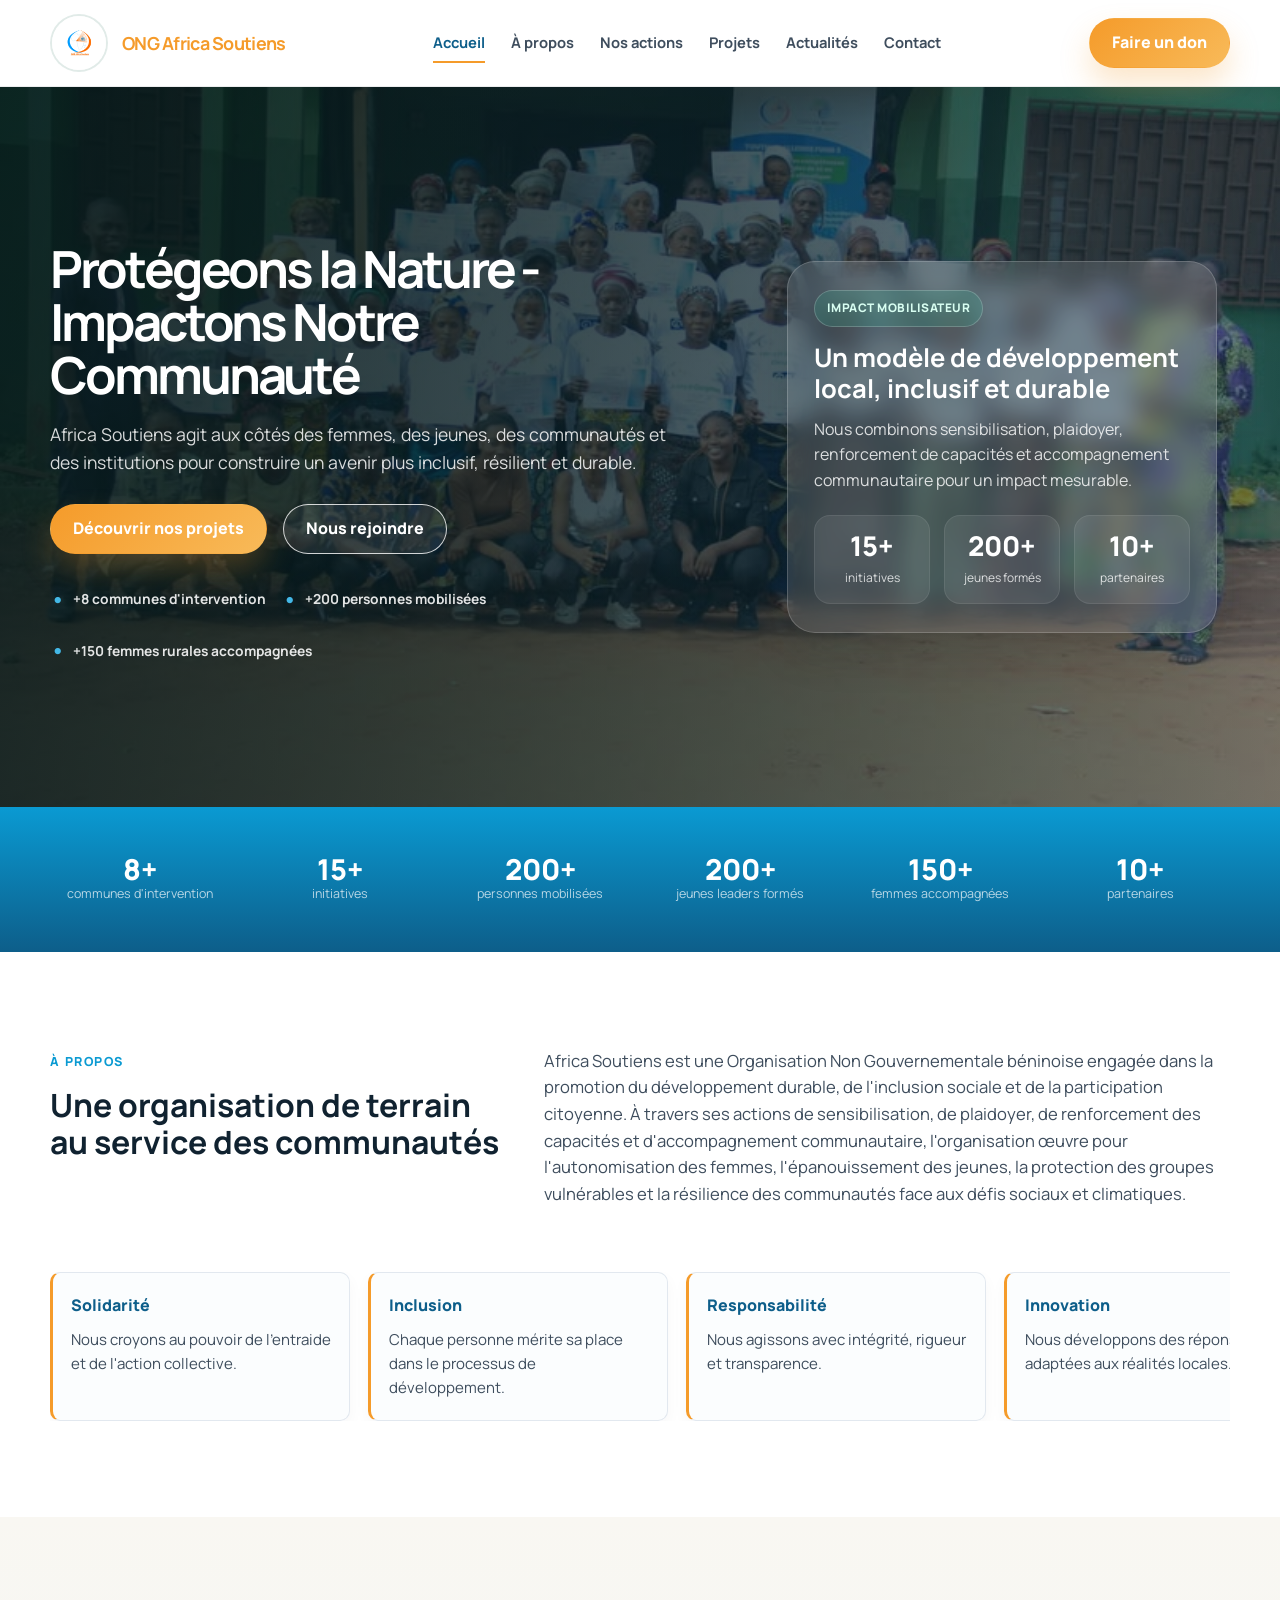
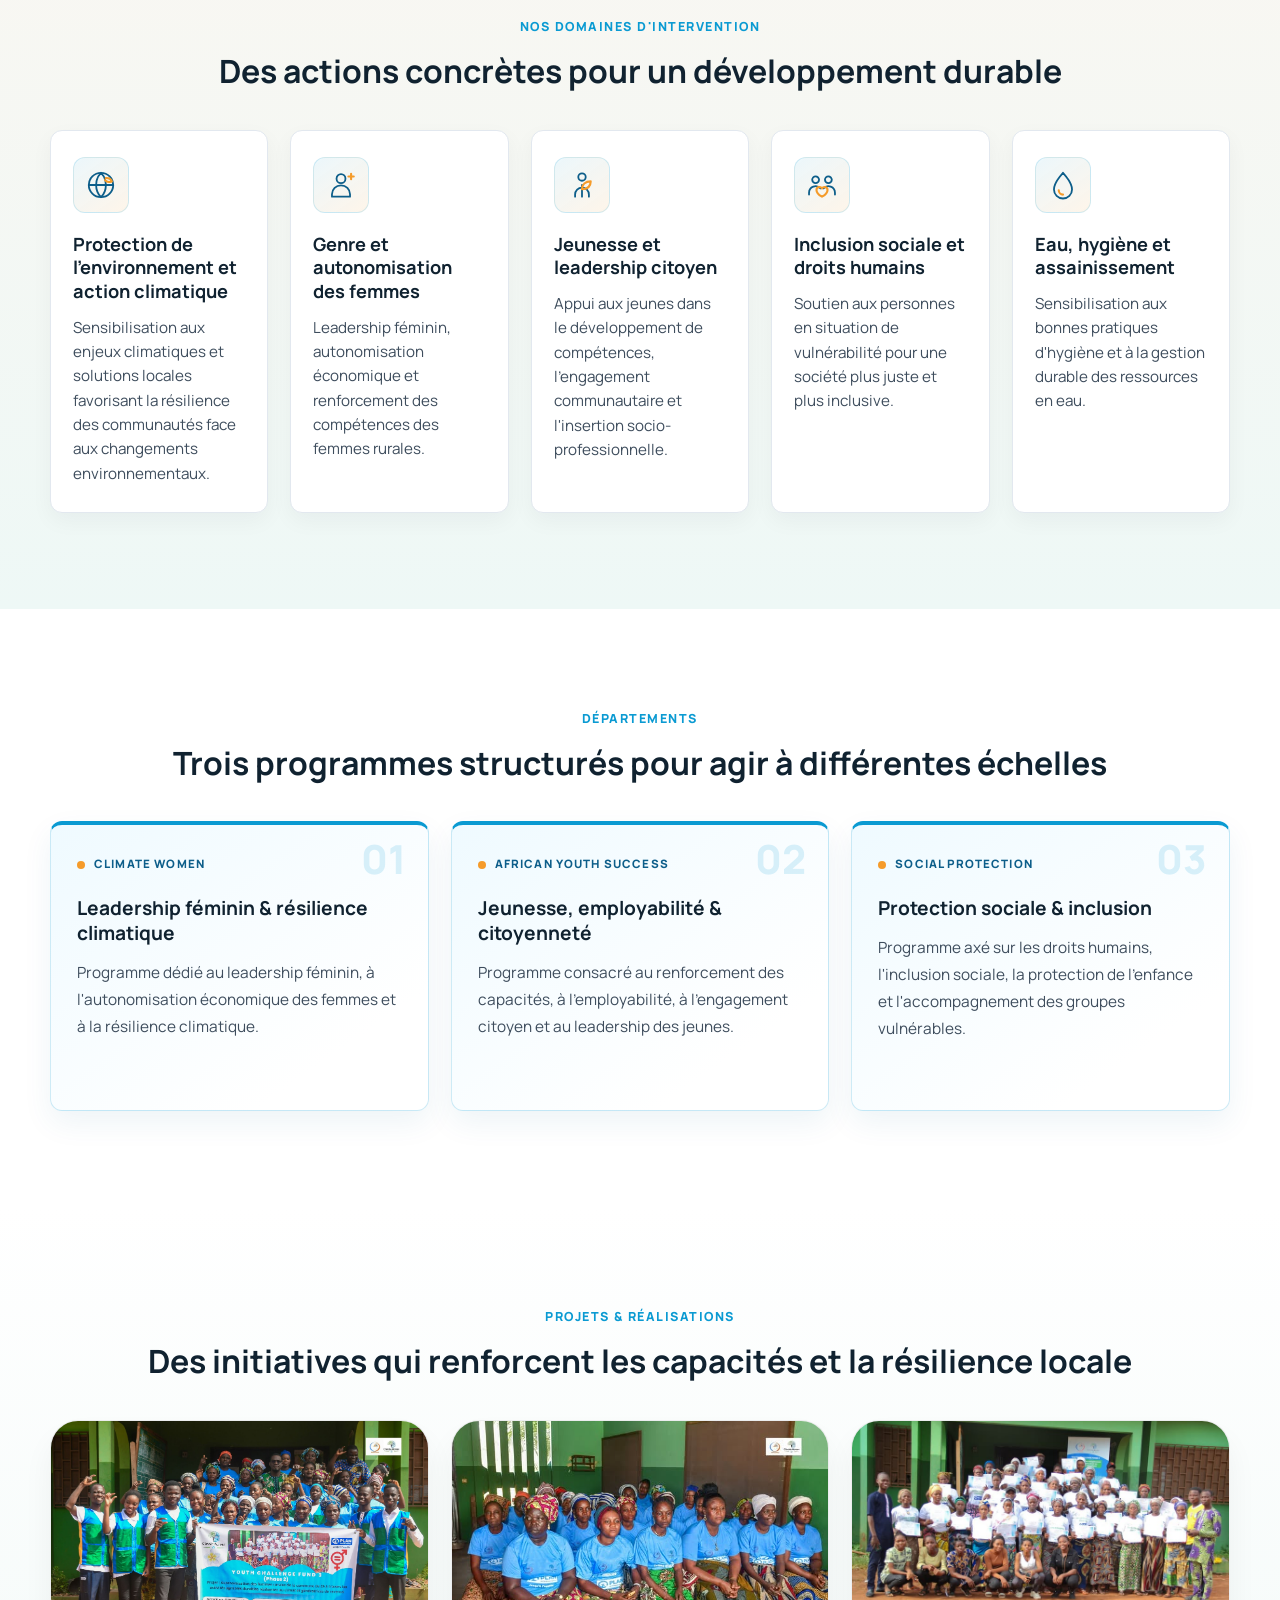
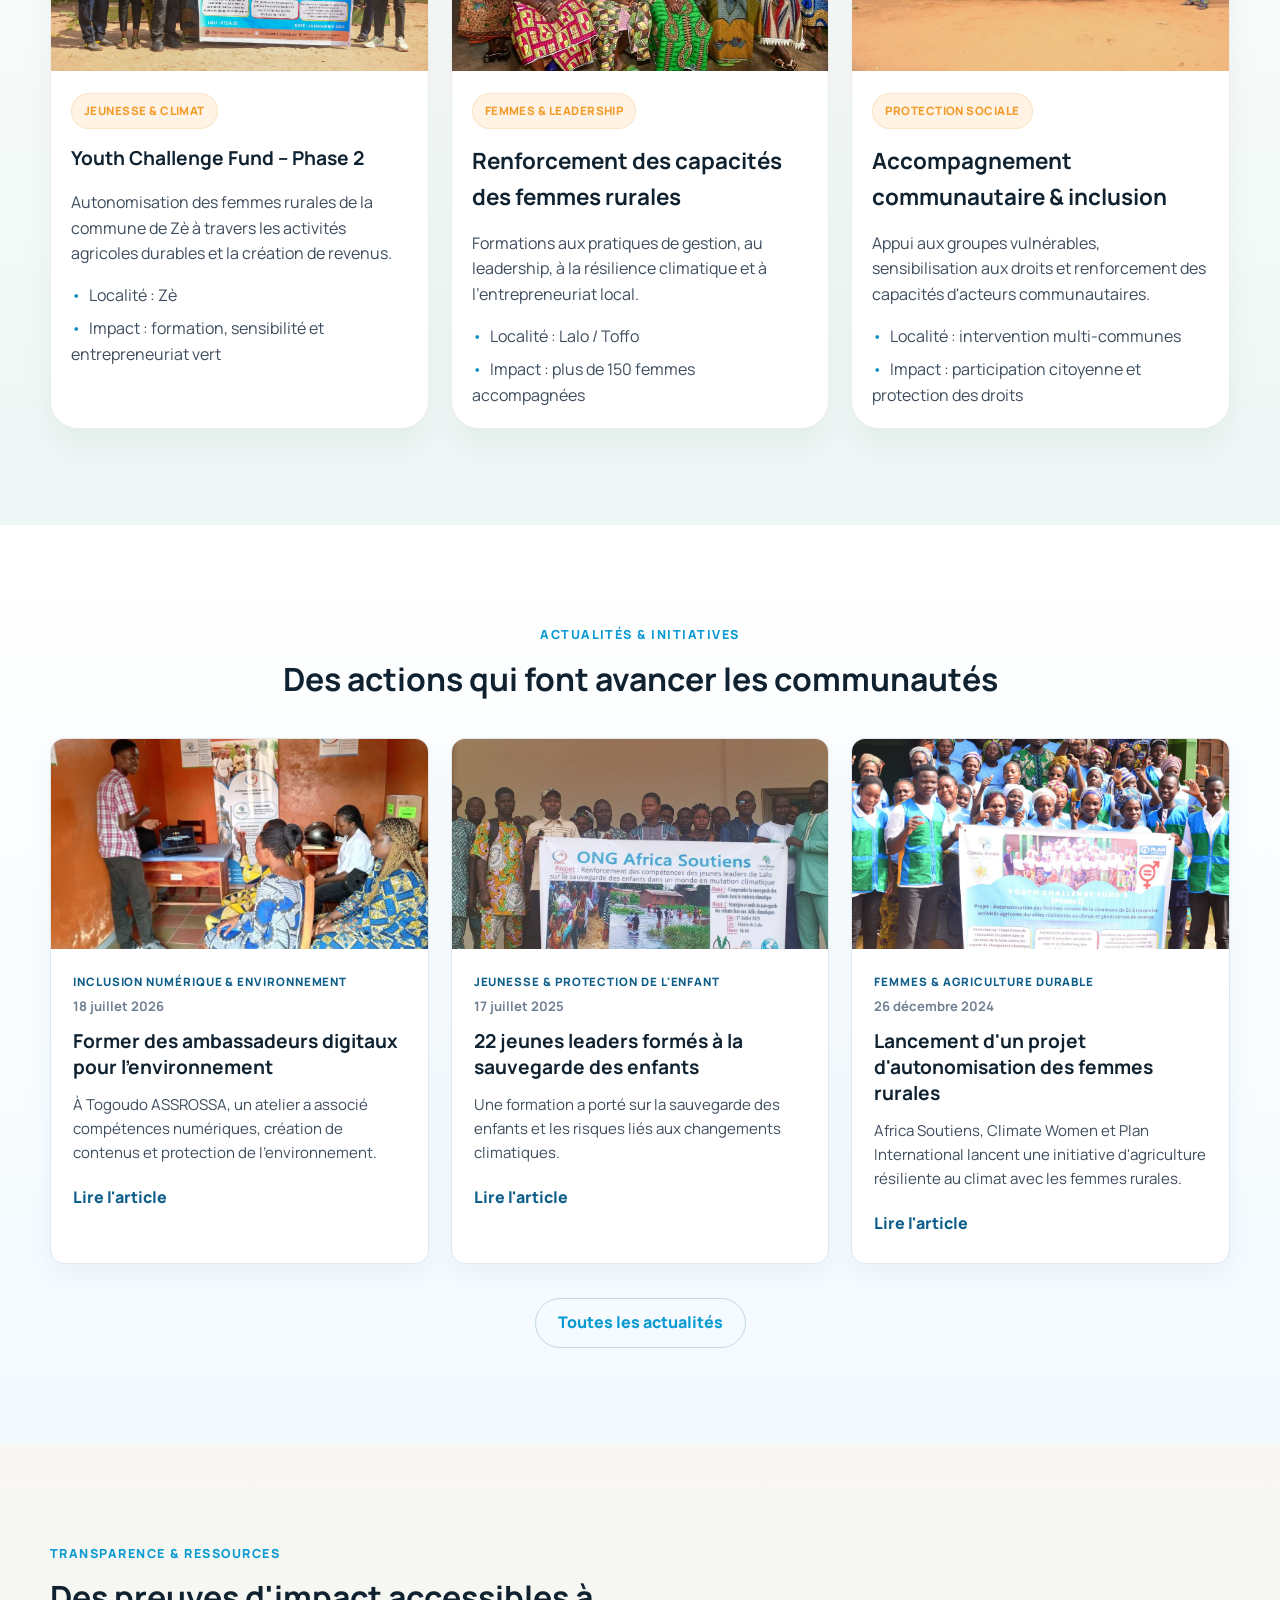
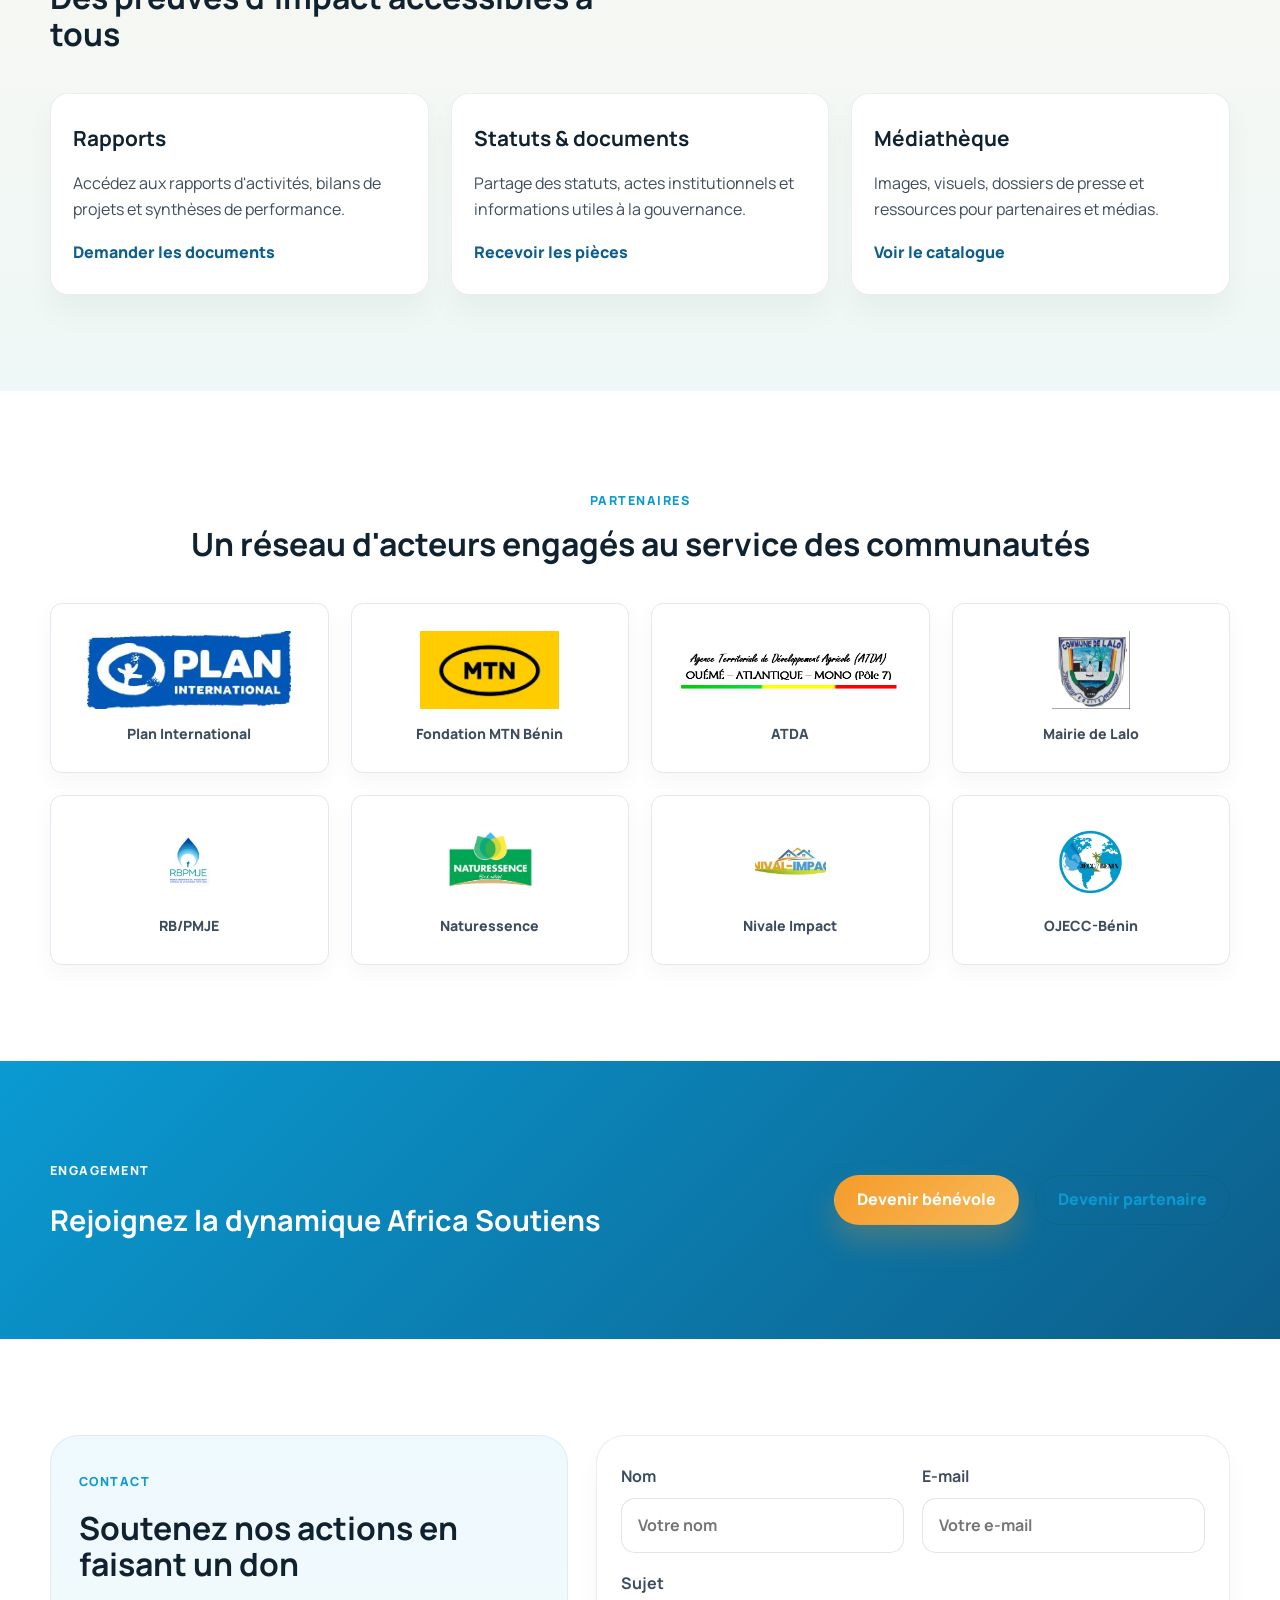
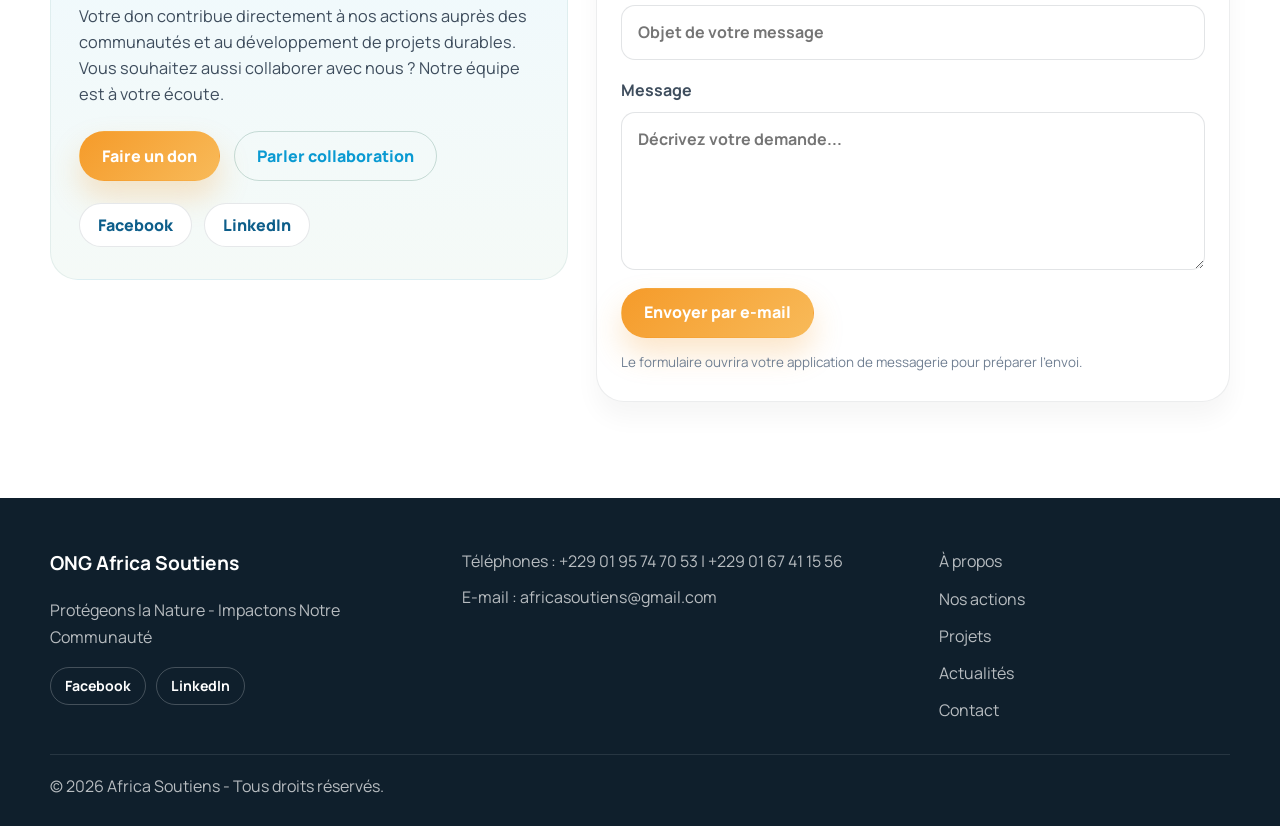
==== index.html @ ca2314b2 "Prepare Africa Soutiens site for GitHub Pages and CMS Co-authored-by: Copilot <223556219+Copilot@use" ====
<!DOCTYPE html>
<html lang="fr">
  <head>
    <meta charset="UTF-8" />
    <meta name="viewport" content="width=device-width, initial-scale=1.0" />
    <meta
      name="description"
      content="ONG Africa Soutiens — organisation béninoise engagée dans le développement durable, l'inclusion sociale et la protection de l'environnement."
    />
    <title>ONG Africa Soutiens</title>
    <link rel="preconnect" href="https://fonts.googleapis.com" />
    <link rel="preconnect" href="https://fonts.gstatic.com" crossorigin />
    <link
      href="https://fonts.googleapis.com/css2?family=Manrope:wght@400;500;600;700;800&display=swap"
      rel="stylesheet"
    />
    <link rel="stylesheet" href="styles.css?v=8" />
  </head>
  <body>
    <header class="site-header">
      <div class="container header-inner">
        <a href="index.html" class="brand" aria-label="Accueil Africa Soutiens">
          <img src="assets/logo_ong.jpg" alt="Logo Africa Soutiens" />
          <strong>ONG Africa Soutiens</strong>
        </a>

        <button class="nav-toggle" aria-label="Ouvrir le menu" aria-expanded="false">
          <span></span><span></span><span></span>
        </button>

        <nav class="main-nav" aria-label="Navigation principale">
          <a href="index.html" class="active">Accueil</a>
          <a href="about.html">À propos</a>
          <a href="actions.html">Nos actions</a>
          <a href="projects.html">Projets</a>
          <a href="actualites.html">Actualités</a>
          <a href="contact.html">Contact</a>
        </nav>

        <a href="contact.html#don" class="btn btn-primary header-cta">Faire un don</a>
      </div>
    </header>

    <main>
      <section class="hero hero-home">
        <div class="hero-overlay"></div>
        <div class="container hero-inner">
          <div class="hero-copy">
            <h1>Protégeons la Nature - Impactons Notre Communauté</h1>
            <p>
              Africa Soutiens agit aux côtés des femmes, des jeunes, des communautés et des
              institutions pour construire un avenir plus inclusif, résilient et durable.
            </p>
            <div class="hero-actions">
              <a href="projects.html" class="btn btn-primary">Découvrir nos projets</a>
              <a href="contact.html" class="btn btn-secondary">Nous rejoindre</a>
            </div>
            <ul class="hero-meta">
              <li>+8 communes d'intervention</li>
              <li>+200 personnes mobilisées</li>
              <li>+150 femmes rurales accompagnées</li>
            </ul>
          </div>

          <div class="hero-panel">
            <div class="panel-card">
              <div class="panel-badge">Impact mobilisateur</div>
              <h2>Un modèle de développement local, inclusif et durable</h2>
              <p>
                Nous combinons sensibilisation, plaidoyer, renforcement de capacités et accompagnement
                communautaire pour un impact mesurable.
              </p>
              <div class="mini-stats">
                <div>
                  <strong data-count="15">0</strong>
                  <span>initiatives</span>
                </div>
                <div>
                  <strong data-count="200">0</strong>
                  <span>jeunes formés</span>
                </div>
                <div>
                  <strong data-count="10">0</strong>
                  <span>partenaires</span>
                </div>
              </div>
            </div>
          </div>
        </div>
      </section>

      <section class="stats-strip">
        <div class="container stats-grid">
          <div class="stat-item">
            <span class="stat-number" data-count="8">0</span>
            <span class="stat-label">communes d'intervention</span>
          </div>
          <div class="stat-item">
            <span class="stat-number" data-count="15">0</span>
            <span class="stat-label">initiatives</span>
          </div>
          <div class="stat-item">
            <span class="stat-number" data-count="200">0</span>
            <span class="stat-label">personnes mobilisées</span>
          </div>
          <div class="stat-item">
            <span class="stat-number" data-count="200">0</span>
            <span class="stat-label">jeunes leaders formés</span>
          </div>
          <div class="stat-item">
            <span class="stat-number" data-count="150">0</span>
            <span class="stat-label">femmes accompagnées</span>
          </div>
          <div class="stat-item">
            <span class="stat-number" data-count="10">0</span>
            <span class="stat-label">partenaires</span>
          </div>
        </div>
      </section>

      <section class="section" id="about">
        <div class="container two-col">
          <div class="section-heading left">
            <span class="eyebrow accent">À propos</span>
            <h2>Une organisation de terrain au service des communautés</h2>
          </div>

          <div class="about-text">
            <p>
              Africa Soutiens est une Organisation Non Gouvernementale béninoise engagée dans la
              promotion du développement durable, de l'inclusion sociale et de la participation
              citoyenne. À travers ses actions de sensibilisation, de plaidoyer, de renforcement des
              capacités et d'accompagnement communautaire, l'organisation œuvre pour l'autonomisation
              des femmes, l'épanouissement des jeunes, la protection des groupes vulnérables et la
              résilience des communautés face aux défis sociaux et climatiques.
            </p>
          </div>
          <div class="value-marquee" aria-label="Les valeurs d'Africa Soutiens">
            <div class="value-track">
              <div class="value-group">
                <div class="value-card">
                  <span>Solidarité</span>
                  <p>Nous croyons au pouvoir de l'entraide et de l'action collective.</p>
                </div>
                <div class="value-card">
                  <span>Inclusion</span>
                  <p>Chaque personne mérite sa place dans le processus de développement.</p>
                </div>
                <div class="value-card">
                  <span>Responsabilité</span>
                  <p>Nous agissons avec intégrité, rigueur et transparence.</p>
                </div>
                <div class="value-card">
                  <span>Innovation</span>
                  <p>Nous développons des réponses adaptées aux réalités locales.</p>
                </div>
              </div>
              <div class="value-group" aria-hidden="true">
                <div class="value-card">
                  <span>Solidarité</span>
                  <p>Nous croyons au pouvoir de l'entraide et de l'action collective.</p>
                </div>
                <div class="value-card">
                  <span>Inclusion</span>
                  <p>Chaque personne mérite sa place dans le processus de développement.</p>
                </div>
                <div class="value-card">
                  <span>Responsabilité</span>
                  <p>Nous agissons avec intégrité, rigueur et transparence.</p>
                </div>
                <div class="value-card">
                  <span>Innovation</span>
                  <p>Nous développons des réponses adaptées aux réalités locales.</p>
                </div>
              </div>
            </div>
          </div>
        </div>
      </section>

      <section class="section muted" id="actions">
        <div class="container">
          <div class="section-heading center">
            <span class="eyebrow accent">Nos domaines d'intervention</span>
            <h2>Des actions concrètes pour un développement durable</h2>
          </div>

          <div class="action-grid">
            <article class="action-card">
              <div class="icon">
                <svg viewBox="0 0 32 32" aria-hidden="true" focusable="false">
                  <circle cx="16" cy="16" r="11.5" />
                  <path d="M4.8 16h22.4M16 4.5c3.1 3.1 4.6 6.9 4.6 11.5S19.1 24.4 16 27.5M16 4.5c-3.1 3.1-4.6 6.9-4.6 11.5S12.9 24.4 16 27.5" />
                  <path class="icon-accent" d="M20.5 9.5c2.9-.3 4.8.7 5.7 3.1-2.8 1.1-5 .7-6.4-1.2" />
                </svg>
              </div>
              <h3>Protection de l'environnement et action climatique</h3>
              <p>
                Sensibilisation aux enjeux climatiques et solutions locales favorisant la résilience des
                communautés face aux changements environnementaux.
              </p>
            </article>

            <article class="action-card">
              <div class="icon">
                <svg viewBox="0 0 32 32" aria-hidden="true" focusable="false">
                  <circle cx="16" cy="10" r="4.2" />
                  <path d="M7.5 27v-2.2a8.5 8.5 0 0 1 17 0V27z" />
                  <path class="icon-accent" d="M25.5 5.5v5M23 8h5" />
                </svg>
              </div>
              <h3>Genre et autonomisation des femmes</h3>
              <p>
                Leadership féminin, autonomisation économique et renforcement des compétences des femmes
                rurales.
              </p>
            </article>

            <article class="action-card">
              <div class="icon">
                <svg viewBox="0 0 32 32" aria-hidden="true" focusable="false">
                  <circle cx="16" cy="8.5" r="3.5" />
                  <path d="M9.5 27v-2a6.5 6.5 0 0 1 13 0v2M16 16v11" />
                  <path class="icon-accent" d="M16 20c0-4.5 3.3-7.4 8.2-7.4-.1 4.8-2.8 7.4-8.2 7.4z" />
                </svg>
              </div>
              <h3>Jeunesse et leadership citoyen</h3>
              <p>
                Appui aux jeunes dans le développement de compétences, l'engagement communautaire et
                l'insertion socio-professionnelle.
              </p>
            </article>

            <article class="action-card">
              <div class="icon">
                <svg viewBox="0 0 32 32" aria-hidden="true" focusable="false">
                  <circle cx="10" cy="11" r="3.2" />
                  <circle cx="22" cy="11" r="3.2" />
                  <path d="M3.8 25v-1.7a6.2 6.2 0 0 1 10.8-4.1M28.2 25v-1.7a6.2 6.2 0 0 0-10.8-4.1" />
                  <path class="icon-accent" d="M16 27s-5.2-3.1-5.2-6.4a2.8 2.8 0 0 1 5.2-1.3 2.8 2.8 0 0 1 5.2 1.3C21.2 23.9 16 27 16 27z" />
                </svg>
              </div>
              <h3>Inclusion sociale et droits humains</h3>
              <p>
                Soutien aux personnes en situation de vulnérabilité pour une société plus juste et plus
                inclusive.
              </p>
            </article>

            <article class="action-card">
              <div class="icon">
                <svg viewBox="0 0 32 32" aria-hidden="true" focusable="false">
                  <path d="M16 4.5S7.5 14 7.5 20.2a8.5 8.5 0 0 0 17 0C24.5 14 16 4.5 16 4.5z" />
                  <path class="icon-accent" d="M12 21a4 4 0 0 0 4 4" />
                </svg>
              </div>
              <h3>Eau, hygiène et assainissement</h3>
              <p>
                Sensibilisation aux bonnes pratiques d'hygiène et à la gestion durable des ressources en
                eau.
              </p>
            </article>
          </div>
        </div>
      </section>

      <section class="section" id="departments">
        <div class="container">
          <div class="section-heading center">
            <span class="eyebrow accent">Départements</span>
            <h2>Trois programmes structurés pour agir à différentes échelles</h2>
          </div>

          <div class="department-grid">
            <article class="department-card">
              <span class="tag">Climate Women</span>
              <h3>Leadership féminin & résilience climatique</h3>
              <p>
                Programme dédié au leadership féminin, à l'autonomisation économique des femmes et à la
                résilience climatique.
              </p>
            </article>

            <article class="department-card">
              <span class="tag">African Youth Success</span>
              <h3>Jeunesse, employabilité & citoyenneté</h3>
              <p>
                Programme consacré au renforcement des capacités, à l'employabilité, à l'engagement
                citoyen et au leadership des jeunes.
              </p>
            </article>

            <article class="department-card">
              <span class="tag">Social Protection</span>
              <h3>Protection sociale & inclusion</h3>
              <p>
                Programme axé sur les droits humains, l'inclusion sociale, la protection de l'enfance et
                l'accompagnement des groupes vulnérables.
              </p>
            </article>
          </div>
        </div>
      </section>

      <section class="section projects-section" id="projects">
        <div class="container">
          <div class="section-heading center">
            <span class="eyebrow accent">Projets & réalisations</span>
            <h2>Des initiatives qui renforcent les capacités et la résilience locale</h2>
          </div>

          <div class="project-grid">
            <article class="project-card">
              <img src="assets/youth_challenge.png" alt="Jeunes et environnement" />
              <div class="project-content">
                <span class="project-tag">Jeunesse & climat</span>
                <h3 class="project-title-single-line">Youth Challenge Fund – Phase 2</h3>
                <p>
                  Autonomisation des femmes rurales de la commune de Zè à travers les activités agricoles
                  durables et la création de revenus.
                </p>
                <ul>
                  <li>Localité : Zè</li>
                  <li>Impact : formation, sensibilité et entrepreneuriat vert</li>
                </ul>
              </div>
            </article>

            <article class="project-card">
              <img src="assets/training_group.png" alt="Formation des femmes" />
              <div class="project-content">
                <span class="project-tag">Femmes & leadership</span>
                <h3>Renforcement des capacités des femmes rurales</h3>
                <p>
                  Formations aux pratiques de gestion, au leadership, à la résilience climatique et à
                  l'entrepreneuriat local.
                </p>
                <ul>
                  <li>Localité : Lalo / Toffo</li>
                  <li>Impact : plus de 150 femmes accompagnées</li>
                </ul>
              </div>
            </article>

            <article class="project-card">
              <img src="assets/hero_ngo.png" alt="Communauté en action" />
              <div class="project-content">
                <span class="project-tag">Protection sociale</span>
                <h3>Accompagnement communautaire & inclusion</h3>
                <p>
                  Appui aux groupes vulnérables, sensibilisation aux droits et renforcement des capacités
                  d'acteurs communautaires.
                </p>
                <ul>
                  <li>Localité : intervention multi-communes</li>
                  <li>Impact : participation citoyenne et protection des droits</li>
                </ul>
              </div>
            </article>
          </div>
        </div>
      </section>

      <section class="section news-section" id="actualites">
        <div class="container">
          <div class="section-heading center">
            <span class="eyebrow accent">Actualités & initiatives</span>
            <h2>Des actions qui font avancer les communautés</h2>
          </div>

          <div class="news-grid" data-news-featured></div>
          <p class="news-loading" data-news-status role="status" aria-live="polite">
            Chargement des actualités…
          </p>

          <div class="news-more">
            <a href="actualites.html" class="btn btn-secondary dark">Toutes les actualités</a>
          </div>
        </div>
      </section>

      <section class="section muted" id="resources">
        <div class="container">
          <div class="section-heading left">
            <span class="eyebrow accent">Transparence & ressources</span>
            <h2>Des preuves d'impact accessibles à tous</h2>
          </div>

          <div class="resources-grid">
            <div class="resource-card">
              <h3>Rapports</h3>
              <p>Accédez aux rapports d'activités, bilans de projets et synthèses de performance.</p>
              <a href="contact.html" class="text-link">Demander les documents</a>
            </div>
            <div class="resource-card">
              <h3>Statuts & documents</h3>
              <p>Partage des statuts, actes institutionnels et informations utiles à la gouvernance.</p>
              <a href="contact.html" class="text-link">Recevoir les pièces</a>
            </div>
            <div class="resource-card">
              <h3>Médiathèque</h3>
              <p>Images, visuels, dossiers de presse et ressources pour partenaires et médias.</p>
              <a href="contact.html" class="text-link">Voir le catalogue</a>
            </div>
          </div>
        </div>
      </section>

      <section class="section" id="partners">
        <div class="container">
          <div class="section-heading center">
            <span class="eyebrow accent">Partenaires</span>
            <h2>Un réseau d'acteurs engagés au service des communautés</h2>
          </div>

          <div class="partners-grid" aria-label="Liste des partenaires">
            <div class="partner-item">
              <img src="assets/partners/plan-international.png" alt="Plan International" />
              <span>Plan International</span>
            </div>
            <div class="partner-item">
              <img src="assets/partners/fondation-mtn-benin.png" alt="Fondation MTN Bénin" />
              <span>Fondation MTN Bénin</span>
            </div>
            <div class="partner-item">
              <img src="assets/partners/atda.png" alt="Agence Territoriale de Développement Agricole (ATDA)" />
              <span>ATDA</span>
            </div>
            <div class="partner-item">
              <img src="assets/partners/mairie-lalo.png" alt="Commune de Lalo" />
              <span>Mairie de Lalo</span>
            </div>
            <div class="partner-item">
              <img src="assets/partners/rbpmje.png" alt="Réseau Béninois du Parlement Mondial de la Jeunesse pour l’Eau" />
              <span>RB/PMJE</span>
            </div>
            <div class="partner-item">
              <img src="assets/partners/naturessence.png" alt="Naturessence Bio & naturel" />
              <span>Naturessence</span>
            </div>
            <div class="partner-item">
              <img src="assets/partners/nivale-impact.png" alt="Nivale Impact" />
              <span>Nivale Impact</span>
            </div>
            <div class="partner-item">
              <img src="assets/partners/ojecc-benin.png" alt="OJECC Bénin" />
              <span>OJECC-Bénin</span>
            </div>
          </div>
        </div>
      </section>

      <section class="section cta-band">
        <div class="container cta-inner">
          <div>
            <span class="eyebrow accent light">Engagement</span>
            <h2>Rejoignez la dynamique Africa Soutiens</h2>
          </div>
          <div class="cta-actions">
            <a href="contact.html" class="btn btn-primary">Devenir bénévole</a>
            <a href="contact.html" class="btn btn-secondary dark">Devenir partenaire</a>
          </div>
        </div>
      </section>

      <section class="section" id="contact">
        <div class="container contact-grid">
          <div class="contact-panel">
            <span class="eyebrow accent">Contact</span>
            <h2>Soutenez nos actions en faisant un don</h2>
            <p>
              Votre don contribue directement à nos actions auprès des communautés et au développement
              de projets durables. Vous souhaitez aussi collaborer avec nous ? Notre équipe est à votre
              écoute.
            </p>
            <div class="donation-inline">
              <a
                href="contact.html#don"
                class="btn btn-primary"
                >Faire un don</a
              >
              <a href="contact.html" class="btn btn-secondary dark">Parler collaboration</a>
            </div>
            <div class="social-links" aria-label="Réseaux sociaux">
              <a
                href="https://web.facebook.com/profile.php?id=61550924452316"
                class="social-link"
                target="_blank"
                rel="noreferrer"
                >Facebook</a
              >
              <a
                href="https://www.linkedin.com/company/ong-africa-soutiens/home/"
                class="social-link"
                target="_blank"
                rel="noreferrer"
                >LinkedIn</a
              >
            </div>
          </div>

          <form class="contact-form">
            <div class="form-row">
              <label>
                Nom
                <input type="text" name="name" placeholder="Votre nom" autocomplete="name" required />
              </label>
              <label>
                E-mail
                <input type="email" name="email" placeholder="Votre e-mail" autocomplete="email" required />
              </label>
            </div>

            <label>
              Sujet
              <input type="text" name="subject" placeholder="Objet de votre message" required />
            </label>

            <label>
              Message
              <textarea name="message" rows="5" placeholder="Décrivez votre demande..." required></textarea>
            </label>

            <button type="submit" class="btn btn-primary">Envoyer par e-mail</button>
            <p class="contact-form-note" data-form-status role="status">
              Le formulaire ouvrira votre application de messagerie pour préparer l'envoi.
            </p>
          </form>
        </div>
      </section>
    </main>

    <footer class="site-footer">
      <div class="container footer-inner">
        <div>
          <h3>ONG Africa Soutiens</h3>
          <p>Protégeons la Nature - Impactons Notre Communauté</p>
          <div class="footer-social-links" aria-label="Réseaux sociaux">
            <a href="https://web.facebook.com/profile.php?id=61550924452316" target="_blank" rel="noreferrer">Facebook</a>
            <a href="https://www.linkedin.com/company/ong-africa-soutiens/home/" target="_blank" rel="noreferrer">LinkedIn</a>
          </div>
        </div>
        <div>
          <p>Téléphones : +229 01 95 74 70 53 | +229 01 67 41 15 56</p>
          <p>E-mail : africasoutiens@gmail.com</p>
        </div>
        <nav class="footer-links" aria-label="Liens utiles">
          <a href="about.html">À propos</a>
          <a href="actions.html">Nos actions</a>
          <a href="projects.html">Projets</a>
          <a href="actualites.html">Actualités</a>
          <a href="contact.html">Contact</a>
        </nav>
      </div>
      <div class="container footer-bottom">
        <p>© <span id="year"></span> Africa Soutiens - Tous droits réservés.</p>
      </div>
    </footer>

    <script src="script.js?v=3"></script>
  </body>
</html>
---- styles.css ----
:root {
  --brand-blue: #0a9ad2;
  --brand-blue-deep: #0d5e8a;
  --brand-orange: #f59b2a;
  --brand-orange-soft: #f8ba59;
  --green-900: #0a9ad2;
  --green-800: #0d7eb1;
  --green-700: #0f8dc2;
  --green-600: #1aa5d7;
  --green-500: #43b8e7;
  --green-100: #eef9ff;
  --blue-900: #0d5e8a;
  --blue-800: #116d9d;
  --blue-700: #1f7bb5;
  --blue-100: #edf7ff;
  --cream-100: #f7f3eb;
  --slate-900: #102230;
  --slate-700: #3e4d5d;
  --slate-500: #707f92;
  --slate-200: #e2e8ef;
  --slate-100: #f5f7fa;
  --white: #ffffff;
  --shadow: 0 20px 45px rgba(11, 32, 36, 0.12);
  --radius-lg: 28px;
  --radius-md: 18px;
  --radius-sm: 12px;
  --container: min(1180px, calc(100% - 32px));
}

* {
  box-sizing: border-box;
}

html {
  scroll-behavior: smooth;
}

body {
  margin: 0;
  font-family: "Manrope", sans-serif;
  color: var(--slate-900);
  background: var(--white);
  line-height: 1.6;
}

a {
  color: inherit;
  text-decoration: none;
}

img {
  max-width: 100%;
  display: block;
}

button,
input,
textarea {
  font: inherit;
}

.container {
  width: var(--container);
  margin: 0 auto;
}

.section {
  padding: 96px 0;
}

.muted {
  background: linear-gradient(180deg, #f9f7f2 0%, #eef8f6 100%);
}

.eyebrow {
  display: inline-flex;
  align-items: center;
  gap: 0;
  font-size: 0.78rem;
  font-weight: 800;
  letter-spacing: 0.12em;
  text-transform: uppercase;
  color: var(--brand-blue);
}

.eyebrow.accent {
  color: var(--brand-blue);
}

.eyebrow.light {
  color: var(--white);
}

.section-heading {
  margin-bottom: 40px;
}

.section-heading.center {
  text-align: center;
}

.section-heading.left {
  max-width: 560px;
}

.section-heading h2 {
  margin: 14px 0 0;
  font-size: clamp(2rem, 2.5vw, 3rem);
  line-height: 1.15;
  color: var(--slate-900);
}

.site-header {
  position: sticky;
  top: 0;
  z-index: 30;
  background: rgba(255, 255, 255, 0.94);
  backdrop-filter: blur(12px);
  border-bottom: 1px solid rgba(16, 34, 48, 0.08);
}

.header-inner {
  display: flex;
  align-items: center;
  justify-content: space-between;
  gap: 20px;
  min-height: 86px;
}

.brand {
  display: inline-flex;
  align-items: center;
  gap: 14px;
  min-width: 0;
}

.brand img {
  width: 58px;
  height: 58px;
  object-fit: cover;
  border-radius: 50%;
  border: 2px solid rgba(12, 92, 67, 0.12);
  background: var(--white);
}

.brand strong {
  display: block;
  font-size: clamp(1.12rem, 1.2vw, 1.5rem);
  color: var(--brand-orange);
  letter-spacing: -0.04em;
}

.main-nav {
  display: flex;
  align-items: center;
  gap: 26px;
  font-size: 0.92rem;
  font-weight: 700;
  color: var(--slate-700);
}

.main-nav a {
  position: relative;
  transition: color 0.2s ease;
}

.main-nav a::after {
  content: "";
  position: absolute;
  left: 0;
  bottom: -8px;
  width: 100%;
  height: 2px;
  transform: scaleX(0);
  transform-origin: left;
  transition: transform 0.2s ease;
  background: var(--brand-orange);
}

.main-nav a:hover,
.main-nav a:focus-visible,
.main-nav a.active {
  color: var(--brand-blue-deep);
}

.main-nav a:hover::after,
.main-nav a:focus-visible::after,
.main-nav a.active::after {
  transform: scaleX(1);
}

.nav-toggle {
  display: none;
  width: 48px;
  height: 48px;
  border: 1px solid rgba(16, 34, 48, 0.12);
  border-radius: 12px;
  background: #fff;
  align-items: center;
  justify-content: center;
  flex-direction: column;
  gap: 5px;
  cursor: pointer;
}

.nav-toggle span {
  width: 22px;
  height: 2px;
  background: var(--slate-900);
  border-radius: 99px;
  display: block;
}

.btn {
  display: inline-flex;
  align-items: center;
  justify-content: center;
  min-height: 50px;
  padding: 0 22px;
  border-radius: 999px;
  border: 1px solid transparent;
  font-weight: 800;
  transition: transform 0.2s ease, box-shadow 0.2s ease, border-color 0.2s ease;
}

.btn:hover,
.btn:focus-visible {
  transform: translateY(-1px);
}

.btn-primary {
  background: linear-gradient(135deg, var(--brand-orange), var(--brand-orange-soft));
  color: var(--white);
  box-shadow: 0 16px 30px rgba(245, 155, 42, 0.25);
}

.btn-secondary {
  border-color: rgba(255, 255, 255, 0.8);
  color: var(--white);
  background: rgba(255, 255, 255, 0.08);
}

.btn-secondary.dark {
  border-color: rgba(12, 92, 67, 0.2);
  background: transparent;
  color: var(--green-900);
}

.header-cta {
  white-space: nowrap;
}

.social-links {
  display: flex;
  flex-wrap: wrap;
  gap: 12px;
  margin-top: 22px;
}

.social-link {
  display: inline-flex;
  align-items: center;
  justify-content: center;
  min-height: 44px;
  padding: 0 18px;
  border-radius: 999px;
  border: 1px solid rgba(16, 34, 48, 0.1);
  background: var(--white);
  color: var(--brand-blue-deep);
  font-weight: 800;
  transition: transform 0.2s ease, border-color 0.2s ease;
}

.social-link:hover,
.social-link:focus-visible {
  transform: translateY(-1px);
  border-color: rgba(10, 154, 210, 0.4);
}

.donation-inline {
  display: flex;
  flex-wrap: wrap;
  gap: 14px;
  margin-top: 24px;
}

.donation-contact {
  scroll-margin-top: 96px;
  background: linear-gradient(180deg, #f4fbff 0%, #ffffff 100%);
}

.donation-contact-inner {
  max-width: 900px;
}

.donation-contact .section-heading {
  margin-bottom: 28px;
}

.donation-contact .section-heading p {
  max-width: 700px;
  margin: 18px auto 0;
  color: var(--slate-700);
  font-size: 1.02rem;
}

.donation-contact-options {
  display: flex;
  justify-content: center;
  flex-wrap: wrap;
  gap: 14px;
}

.donation-contact-options .btn,
.donation-contact-options .social-link {
  min-height: 50px;
}

.hero {
  position: relative;
  min-height: 720px;
  display: flex;
  align-items: center;
  background:
    linear-gradient(110deg, rgba(7, 26, 28, 0.72), rgba(12, 61, 105, 0.42)),
    url('assets/hero_ngo.png') center/cover no-repeat;
}

.page-hero {
  position: relative;
  min-height: 290px;
  display: flex;
  align-items: center;
  background: linear-gradient(135deg, rgba(13, 92, 67, 0.94), rgba(12, 61, 105, 0.92));
  color: var(--white);
}

.small-hero {
  min-height: 260px;
}

.page-hero .container {
  position: relative;
  z-index: 1;
  padding: 60px 0;
}

.page-hero h1 {
  margin: 18px 0 0;
  max-width: 850px;
  font-size: clamp(2.2rem, 3vw, 4rem);
  line-height: 1.1;
  letter-spacing: -0.05em;
}

.hero-overlay {
  position: absolute;
  inset: 0;
  background: linear-gradient(90deg, rgba(7, 26, 28, 0.72), rgba(7, 26, 28, 0.2));
}

.hero-inner {
  position: relative;
  z-index: 1;
  display: grid;
  grid-template-columns: 1.2fr 0.8fr;
  align-items: center;
  gap: 40px;
  padding-top: 70px;
  padding-bottom: 70px;
}

.hero-copy {
  color: var(--white);
  max-width: 620px;
}

.hero-copy h1 {
  margin: 16px 0 18px;
  font-size: clamp(2.6rem, 4vw, 5rem);
  line-height: 1.04;
  letter-spacing: -0.06em;
}

.hero-copy p {
  margin: 0;
  font-size: 1.1rem;
  max-width: 640px;
  color: rgba(255, 255, 255, 0.84);
}

.hero-actions {
  display: flex;
  flex-wrap: wrap;
  gap: 16px;
  margin-top: 28px;
}

.hero-meta {
  margin: 28px 0 0;
  padding: 0;
  list-style: none;
  display: flex;
  flex-wrap: wrap;
  gap: 16px;
  font-size: 0.86rem;
  font-weight: 700;
  color: rgba(255, 255, 255, 0.88);
}

.hero-meta li {
  display: inline-flex;
  align-items: center;
  gap: 8px;
}

.hero-meta li::before {
  content: "•";
  color: var(--green-500);
  font-size: 22px;
}

.hero-panel {
  display: flex;
  justify-content: center;
}

.panel-card {
  width: min(100%, 430px);
  background: rgba(255, 255, 255, 0.12);
  border: 1px solid rgba(255, 255, 255, 0.18);
  border-radius: var(--radius-lg);
  box-shadow: var(--shadow);
  backdrop-filter: blur(12px);
  padding: 28px 26px;
  color: var(--white);
}

.panel-badge {
  display: inline-flex;
  padding: 8px 12px;
  border-radius: 999px;
  background: rgba(44, 195, 157, 0.18);
  border: 1px solid rgba(255, 255, 255, 0.2);
  color: #d8fef1;
  font-weight: 800;
  letter-spacing: 0.04em;
  font-size: 0.74rem;
  text-transform: uppercase;
}

.panel-card h2 {
  margin: 16px 0 12px;
  font-size: clamp(1.6rem, 2vw, 2.5rem);
  line-height: 1.2;
}

.panel-card p {
  margin: 0;
  color: rgba(255, 255, 255, 0.82);
}

.mini-stats {
  display: grid;
  grid-template-columns: repeat(3, minmax(0, 1fr));
  gap: 14px;
  margin-top: 22px;
}

.mini-stats div {
  display: flex;
  flex-direction: column;
  gap: 8px;
  padding: 16px 10px;
  border-radius: 16px;
  background: rgba(255, 255, 255, 0.08);
  border: 1px solid rgba(255, 255, 255, 0.08);
  text-align: center;
}

.mini-stats strong,
.stat-number {
  font-size: clamp(1.7rem, 2vw, 2.2rem);
  line-height: 1;
  color: var(--white);
  font-weight: 800;
}

.mini-stats span,
.stat-label {
  font-size: 0.75rem;
  color: rgba(255, 255, 255, 0.8);
}

.stats-strip {
  background: linear-gradient(180deg, var(--green-900), var(--blue-900));
  padding: 30px 0;
}

.stats-grid {
  display: grid;
  grid-template-columns: repeat(6, minmax(0, 1fr));
  gap: 20px;
}

.stat-item {
  display: flex;
  flex-direction: column;
  align-items: center;
  justify-content: center;
  padding: 18px 10px;
  text-align: center;
  color: var(--white);
}

.stat-number {
  color: var(--white);
  font-size: clamp(1.8rem, 2vw, 2.4rem);
}

.stat-label {
  font-size: 0.78rem;
  opacity: 0.88;
}

.two-col {
  display: grid;
  grid-template-columns: 0.8fr 1.2fr;
  gap: 36px;
  align-items: start;
}

.about-text p {
  margin: 0 0 28px;
  font-size: 1.04rem;
  color: var(--slate-700);
}

.value-grid {
  display: grid;
  grid-template-columns: repeat(2, minmax(0, 1fr));
  gap: 18px;
}

.value-marquee {
  grid-column: 1 / -1;
  overflow: hidden;
}

.value-track {
  display: flex;
  width: max-content;
  animation: value-marquee-scroll 48s linear infinite;
}

.value-marquee:hover .value-track,
.value-marquee:focus-within .value-track {
  animation-play-state: paused;
}

.value-group {
  display: flex;
  flex: 0 0 auto;
  gap: 18px;
  padding-right: 18px;
}

.value-group .value-card {
  flex: 0 0 clamp(250px, 24vw, 300px);
}

@keyframes value-marquee-scroll {
  to {
    transform: translateX(-50%);
  }
}

.value-card {
  background: #fbfdfe;
  border: 1px solid var(--slate-200);
  border-left: 3px solid var(--brand-orange);
  border-radius: 10px;
  padding: 20px 18px;
  box-shadow: 0 6px 16px rgba(16, 34, 48, 0.035);
  transition: border-color 0.2s ease, box-shadow 0.2s ease, transform 0.2s ease;
}

.value-card:hover {
  border-color: rgba(10, 154, 210, 0.28);
  border-left-color: var(--brand-blue);
  box-shadow: 0 12px 24px rgba(16, 34, 48, 0.08);
  transform: translateY(-2px);
}

.value-card span {
  display: inline-block;
  margin-bottom: 10px;
  font-weight: 800;
  color: var(--brand-blue-deep);
}

.value-card p {
  margin: 0;
  font-size: 0.94rem;
  color: var(--slate-700);
}

.action-grid,
.department-grid,
.project-grid,
.resources-grid,
.partners-grid {
  display: grid;
  gap: 22px;
}

.action-grid {
  grid-template-columns: repeat(5, minmax(0, 1fr));
  align-items: stretch;
}

.large-grid {
  grid-template-columns: repeat(3, minmax(0, 1fr));
}

.news-loading {
  margin: 24px 0 0;
  color: var(--slate-500);
  text-align: center;
}

.news-loading-error {
  color: #a32929;
}

.action-card {
  position: relative;
  overflow: hidden;
  background: var(--white);
  border: 1px solid var(--slate-200);
  border-radius: 12px;
  padding: 26px 22px;
  box-shadow: 0 8px 22px rgba(16, 34, 48, 0.045);
  transition: border-color 0.2s ease, box-shadow 0.2s ease, transform 0.2s ease;
}

.action-card:hover {
  border-color: rgba(10, 154, 210, 0.32);
  box-shadow: 0 16px 30px rgba(16, 34, 48, 0.09);
  transform: translateY(-3px);
}

.action-card .icon {
  width: 56px;
  height: 56px;
  display: grid;
  place-items: center;
  border-radius: 12px;
  border: 1px solid rgba(10, 154, 210, 0.16);
  background: linear-gradient(145deg, rgba(10, 154, 210, 0.08), rgba(245, 155, 42, 0.1));
  margin-bottom: 20px;
}

.action-card .icon svg {
  width: 34px;
  height: 34px;
  fill: none;
  stroke: var(--brand-blue-deep);
  stroke-width: 1.7;
  stroke-linecap: round;
  stroke-linejoin: round;
}

.action-card .icon svg .icon-accent {
  stroke: var(--brand-orange);
  stroke-width: 2;
}

.action-card h3 {
  margin: 0 0 12px;
  font-size: 1.14rem;
  line-height: 1.3;
}

.action-card p {
  margin: 0;
  color: var(--slate-700);
  font-size: 0.95rem;
}

.department-grid {
  grid-template-columns: repeat(3, minmax(0, 1fr));
  align-items: stretch;
  counter-reset: department;
}

.department-card {
  position: relative;
  display: flex;
  flex-direction: column;
  min-height: 290px;
  overflow: hidden;
  counter-increment: department;
  background: linear-gradient(145deg, #effaff 0%, #ffffff 78%);
  border: 1px solid rgba(10, 154, 210, 0.2);
  border-top: 4px solid var(--brand-blue);
  border-radius: 12px;
  padding: 30px 26px;
  box-shadow: 0 12px 30px rgba(13, 94, 138, 0.07);
  transition: border-color 0.2s ease, box-shadow 0.2s ease, transform 0.2s ease;
}

.department-card::after {
  content: "0" counter(department);
  position: absolute;
  top: 14px;
  right: 22px;
  color: rgba(10, 154, 210, 0.14);
  font-size: 2.5rem;
  font-weight: 800;
  line-height: 1;
  pointer-events: none;
}

.department-card:hover {
  border-color: rgba(10, 154, 210, 0.42);
  border-top-color: var(--brand-orange);
  box-shadow: 0 18px 38px rgba(13, 94, 138, 0.12);
  transform: translateY(-4px);
}

.tag,
.project-tag {
  display: inline-flex;
  margin-bottom: 14px;
  border-radius: 999px;
  padding: 8px 12px;
  background: rgba(245, 155, 42, 0.12);
  border: 1px solid rgba(245, 155, 42, 0.18);
  color: var(--brand-orange);
  font-size: 0.72rem;
  font-weight: 800;
  letter-spacing: 0.04em;
  text-transform: uppercase;
}

.department-card .tag {
  position: relative;
  z-index: 1;
  display: inline-flex;
  align-items: center;
  width: fit-content;
  margin-bottom: 22px;
  padding: 0;
  border: 0;
  border-radius: 0;
  background: transparent;
  color: var(--brand-blue-deep);
  font-size: 0.72rem;
  letter-spacing: 0.1em;
}

.department-card .tag::before {
  content: "";
  width: 8px;
  height: 8px;
  margin-right: 9px;
  border-radius: 50%;
  background: var(--brand-orange);
}

.department-card h3 {
  position: relative;
  z-index: 1;
  margin: 0 0 14px;
  color: var(--slate-900);
  font-size: clamp(1.2rem, 1.4vw, 1.45rem);
  line-height: 1.32;
}

.department-card p {
  position: relative;
  z-index: 1;
  margin: 0;
  color: var(--slate-700);
  font-size: 0.96rem;
  line-height: 1.75;
}

.projects-section {
  background: linear-gradient(180deg, var(--white) 0%, #edf7f5 100%);
}

.project-grid {
  grid-template-columns: repeat(3, minmax(0, 1fr));
}

.project-card {
  border-radius: var(--radius-lg);
  overflow: hidden;
  background: var(--white);
  border: 1px solid rgba(16, 34, 48, 0.08);
  box-shadow: 0 18px 30px rgba(12, 36, 29, 0.05);
}

.project-card img {
  width: 100%;
  height: 250px;
  object-fit: cover;
}

.project-content {
  padding: 22px 20px 20px;
}

.project-content h3 {
  margin: 0 0 14px;
  font-size: 1.4rem;
}

.project-content h3.project-title-single-line {
  font-size: 1.2rem;
  white-space: nowrap;
}

.project-content p,
.project-content li {
  color: var(--slate-700);
}

.project-content ul {
  list-style: none;
  padding: 0;
  margin: 16px 0 0;
  display: grid;
  gap: 8px;
}

.project-content li::before {
  content: "•";
  color: var(--green-700);
  margin-right: 8px;
}

.news-section {
  background: linear-gradient(180deg, #ffffff 0%, #f3faff 100%);
}

.news-grid {
  display: grid;
  grid-template-columns: repeat(3, minmax(0, 1fr));
  align-items: stretch;
  gap: 22px;
}

.news-card {
  overflow: hidden;
  background: var(--white);
  border: 1px solid var(--slate-200);
  border-radius: 14px;
  box-shadow: 0 10px 26px rgba(13, 94, 138, 0.06);
  transition: border-color 0.2s ease, box-shadow 0.2s ease, transform 0.2s ease;
}

.news-card:hover {
  border-color: rgba(10, 154, 210, 0.34);
  box-shadow: 0 16px 34px rgba(13, 94, 138, 0.11);
  transform: translateY(-3px);
}

.news-card > img {
  width: 100%;
  height: 210px;
  object-fit: cover;
}

.news-card-content {
  display: flex;
  flex-direction: column;
  align-items: flex-start;
  padding: 24px 22px 26px;
}

.news-category {
  margin-bottom: 12px;
  color: var(--brand-blue-deep);
  font-size: 0.72rem;
  font-weight: 800;
  letter-spacing: 0.08em;
  line-height: 1.5;
  text-transform: uppercase;
}

.news-date {
  display: block;
  margin: -6px 0 12px;
  color: var(--slate-500);
  font-size: 0.82rem;
  font-weight: 700;
}

.news-card h3 {
  margin: 0 0 12px;
  font-size: 1.2rem;
  line-height: 1.35;
}

.news-card p {
  flex: 1;
  margin: 0 0 20px;
  color: var(--slate-700);
  font-size: 0.94rem;
}

.news-more {
  display: flex;
  justify-content: center;
  margin-top: 34px;
}

.news-intro {
  max-width: 760px;
  margin: -12px auto 42px;
  text-align: center;
}

.news-intro p {
  margin: 0;
  color: var(--slate-700);
  font-size: 1.05rem;
}

.news-list {
  display: grid;
  gap: 28px;
}

.news-article {
  display: grid;
  grid-template-columns: minmax(240px, 0.8fr) minmax(0, 1.2fr);
  align-items: center;
  gap: 34px;
  padding: 24px;
  scroll-margin-top: 110px;
  background: var(--white);
  border: 1px solid var(--slate-200);
  border-radius: 14px;
  box-shadow: 0 10px 26px rgba(13, 94, 138, 0.05);
}

.news-article:nth-child(even) > img {
  order: 1;
}

.news-article > img {
  width: 100%;
  height: 270px;
  object-fit: cover;
  border-radius: 10px;
}

.news-article-content {
  padding: 12px 14px;
}

.news-article h2 {
  margin: 0 0 14px;
  font-size: clamp(1.45rem, 2vw, 2rem);
  line-height: 1.25;
}

.news-article p {
  margin: 0 0 20px;
  color: var(--slate-700);
  line-height: 1.8;
}

.news-article-content .news-date {
  margin: -4px 0 14px;
}

.resources-grid {
  grid-template-columns: repeat(3, minmax(0, 1fr));
}

.resource-card {
  background: var(--white);
  border: 1px solid rgba(16, 34, 48, 0.08);
  border-radius: 18px;
  padding: 28px 22px;
  box-shadow: 0 18px 30px rgba(12, 36, 29, 0.04);
}

.resource-card h3 {
  margin-top: 0;
  margin-bottom: 12px;
  font-size: 1.3rem;
}

.resource-card p {
  color: var(--slate-700);
  margin-bottom: 18px;
}

.text-link {
  font-weight: 800;
  color: var(--brand-blue-deep);
}

.partners-grid {
  grid-template-columns: repeat(4, minmax(0, 1fr));
  align-items: stretch;
}

.partner-item {
  display: flex;
  flex-direction: column;
  justify-content: center;
  gap: 14px;
  min-height: 170px;
  background: var(--white);
  border: 1px solid var(--slate-200);
  border-radius: 12px;
  text-align: center;
  padding: 22px 18px;
  box-shadow: 0 8px 22px rgba(16, 34, 48, 0.04);
  transition: border-color 0.2s ease, box-shadow 0.2s ease, transform 0.2s ease;
}

.partner-item:hover {
  border-color: rgba(10, 154, 210, 0.35);
  box-shadow: 0 14px 28px rgba(16, 34, 48, 0.08);
  transform: translateY(-3px);
}

.partner-item img {
  width: 100%;
  height: 78px;
  object-fit: contain;
}

.partner-item span {
  font-size: 0.88rem;
  font-weight: 800;
  color: var(--slate-700);
}

.cta-band {
  background: linear-gradient(135deg, var(--brand-blue), var(--brand-blue-deep));
}

.cta-inner {
  display: flex;
  align-items: center;
  justify-content: space-between;
  gap: 24px;
  color: var(--white);
}

.cta-inner h2 {
  margin: 14px 0 0;
  font-size: clamp(1.8rem, 2vw, 2.5rem);
}

.cta-actions {
  display: flex;
  gap: 16px;
  flex-wrap: wrap;
}

.contact-grid {
  display: grid;
  grid-template-columns: 0.9fr 1.1fr;
  gap: 28px;
  align-items: start;
}

.contact-panel {
  background: linear-gradient(180deg, var(--green-100), #f5faf7);
  border: 1px solid rgba(17, 106, 89, 0.08);
  border-radius: var(--radius-lg);
  padding: 32px 28px;
}

.contact-panel h2 {
  margin: 16px 0 20px;
  font-size: clamp(2rem, 2.5vw, 2.7rem);
  line-height: 1.15;
}

.contact-panel p {
  margin: 0;
  color: var(--slate-700);
  font-size: 1.02rem;
}

.contact-list {
  list-style: none;
  padding: 0;
  margin: 0;
  display: grid;
  gap: 14px;
  color: var(--slate-700);
}

.contact-form {
  background: var(--white);
  border: 1px solid rgba(16, 34, 48, 0.08);
  border-radius: var(--radius-lg);
  padding: 28px 24px;
  box-shadow: 0 16px 24px rgba(12, 36, 29, 0.04);
}

.form-row {
  display: grid;
  grid-template-columns: repeat(2, minmax(0, 1fr));
  gap: 18px;
}

.contact-form label {
  display: grid;
  gap: 8px;
  margin-bottom: 18px;
  font-weight: 700;
  color: var(--slate-700);
}

.contact-form input,
.contact-form textarea {
  width: 100%;
  border: 1px solid rgba(16, 34, 48, 0.12);
  border-radius: 14px;
  background: #fff;
  padding: 14px 16px;
  color: var(--slate-900);
  resize: vertical;
  transition: border-color 0.2s ease, box-shadow 0.2s ease;
}

.contact-form input:focus,
.contact-form textarea:focus {
  outline: none;
  border-color: rgba(10, 154, 210, 0.7);
  box-shadow: 0 0 0 4px rgba(10, 154, 210, 0.08);
}

.contact-form-note {
  margin: 14px 0 0;
  color: var(--slate-500);
  font-size: 0.84rem;
}

.site-footer {
  background: #0f1f2c;
  color: rgba(255, 255, 255, 0.8);
  padding-top: 50px;
}

.footer-inner {
  display: grid;
  grid-template-columns: 1.2fr 1.4fr 0.9fr;
  align-items: start;
  gap: 24px;
  padding-bottom: 30px;
}

.footer-inner > div {
  min-width: 0;
}

.footer-inner > div:nth-child(1),
.footer-inner > div:nth-child(2) {
  display: grid;
  align-content: start;
  gap: 8px;
}

.site-footer h3 {
  margin: 0 0 10px;
  color: var(--white);
  font-size: 1.2rem;
}

.site-footer p,
.site-footer a {
  margin: 0;
  color: rgba(255, 255, 255, 0.7);
  line-height: 1.7;
}

.footer-social-links {
  display: flex;
  flex-wrap: wrap;
  gap: 10px;
  margin-top: 8px;
}

.footer-social-links a {
  display: inline-flex;
  align-items: center;
  min-height: 38px;
  padding: 0 14px;
  border: 1px solid rgba(255, 255, 255, 0.22);
  border-radius: 999px;
  color: var(--white);
  font-size: 0.88rem;
  font-weight: 700;
  transition: background-color 0.2s ease, border-color 0.2s ease;
}

.footer-social-links a:hover,
.footer-social-links a:focus-visible {
  border-color: var(--brand-blue);
  background: rgba(10, 154, 210, 0.18);
}

.footer-links {
  display: flex;
  flex-direction: column;
  gap: 10px;
}

.footer-bottom {
  border-top: 1px solid rgba(255, 255, 255, 0.1);
  padding: 18px 0 26px;
}

@media (max-width: 1000px) {
  .main-nav {
    position: absolute;
    top: calc(100% + 8px);
    left: 16px;
    right: 16px;
    display: none;
    flex-direction: column;
    align-items: flex-start;
    gap: 18px;
    background: rgba(255, 255, 255, 0.98);
    border: 1px solid rgba(16, 34, 48, 0.08);
    border-radius: 20px;
    padding: 22px 20px;
    box-shadow: var(--shadow);
  }

  .main-nav.is-open {
    display: flex;
  }

  .nav-toggle {
    display: flex;
  }

  .header-cta {
    display: none;
  }

  .hero-inner,
  .two-col,
  .contact-grid,
  .cta-inner,
  .footer-inner {
    grid-template-columns: 1fr;
    display: grid;
  }

  .hero-inner {
    grid-template-columns: minmax(0, 1fr);
  }

  .hero-copy {
    min-width: 0;
  }

  .stats-grid {
    grid-template-columns: repeat(2, minmax(0, 1fr));
  }

  .action-grid {
    grid-template-columns: repeat(2, minmax(0, 1fr));
  }

  .project-grid,
  .resources-grid,
  .department-grid,
  .news-grid {
    grid-template-columns: 1fr;
  }

  .news-article {
    grid-template-columns: 1fr;
    gap: 16px;
  }

  .news-article:nth-child(even) > img {
    order: 0;
  }

  .news-article > img {
    height: 240px;
  }

  .news-article-content {
    padding: 8px 4px 4px;
  }

  .partners-grid {
    grid-template-columns: repeat(3, minmax(0, 1fr));
  }

}

@media (max-width: 620px) {
  .section {
    padding: 74px 0;
  }

  .hero {
    min-height: 630px;
  }

  .hero-inner {
    padding-top: 58px;
    padding-bottom: 58px;
  }

  .hero-copy h1 {
    font-size: 2.5rem;
  }

  .project-content h3.project-title-single-line {
    white-space: normal;
  }

  .action-grid,
  .stats-grid,
  .value-grid,
  .form-row {
    grid-template-columns: 1fr;
  }

  .value-group .value-card {
    flex-basis: min(78vw, 300px);
  }

  .partners-grid {
    grid-template-columns: repeat(2, minmax(0, 1fr));
    gap: 14px;
  }

  .news-card > img {
    height: 190px;
  }

  .partner-item {
    min-height: 150px;
    padding: 18px 12px;
  }

  .cta-inner {
    align-items: flex-start;
  }

  .site-header {
    position: sticky;
  }
}

@media (max-width: 280px) {
  .hero-copy h1 {
    font-size: 1.6rem;
  }
}

@media (prefers-reduced-motion: reduce) {
  .value-track {
    width: 100%;
    animation: none;
    transform: none;
  }

  .value-group {
    display: none;
    width: 100%;
    padding-right: 0;
  }

  .value-group:first-child {
    display: grid;
    grid-template-columns: repeat(2, minmax(0, 1fr));
  }

  .value-group .value-card {
    width: auto;
  }

  .value-group[aria-hidden="true"] {
    display: none;
  }

  .value-card:hover {
    transform: none;
  }
}

@media (max-width: 620px) and (prefers-reduced-motion: reduce) {
  .value-group:first-child {
    grid-template-columns: 1fr;
  }
}
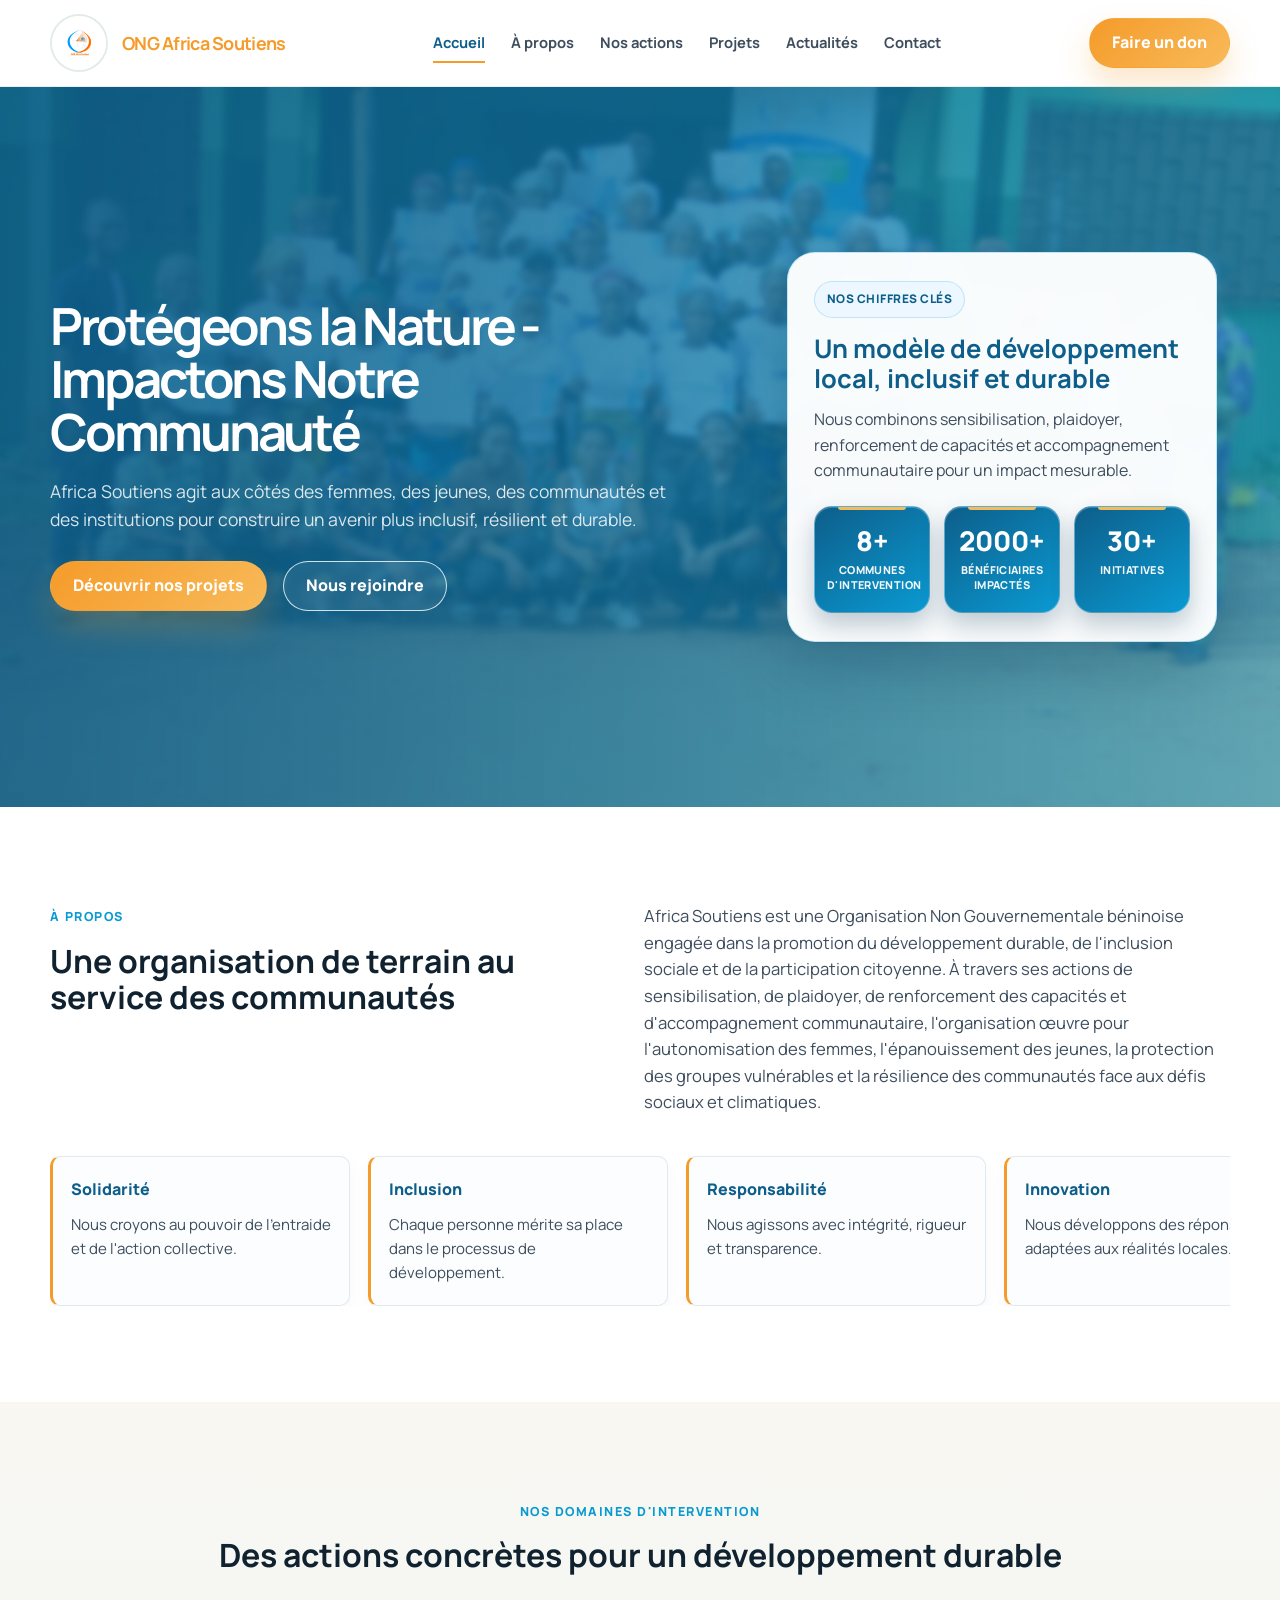
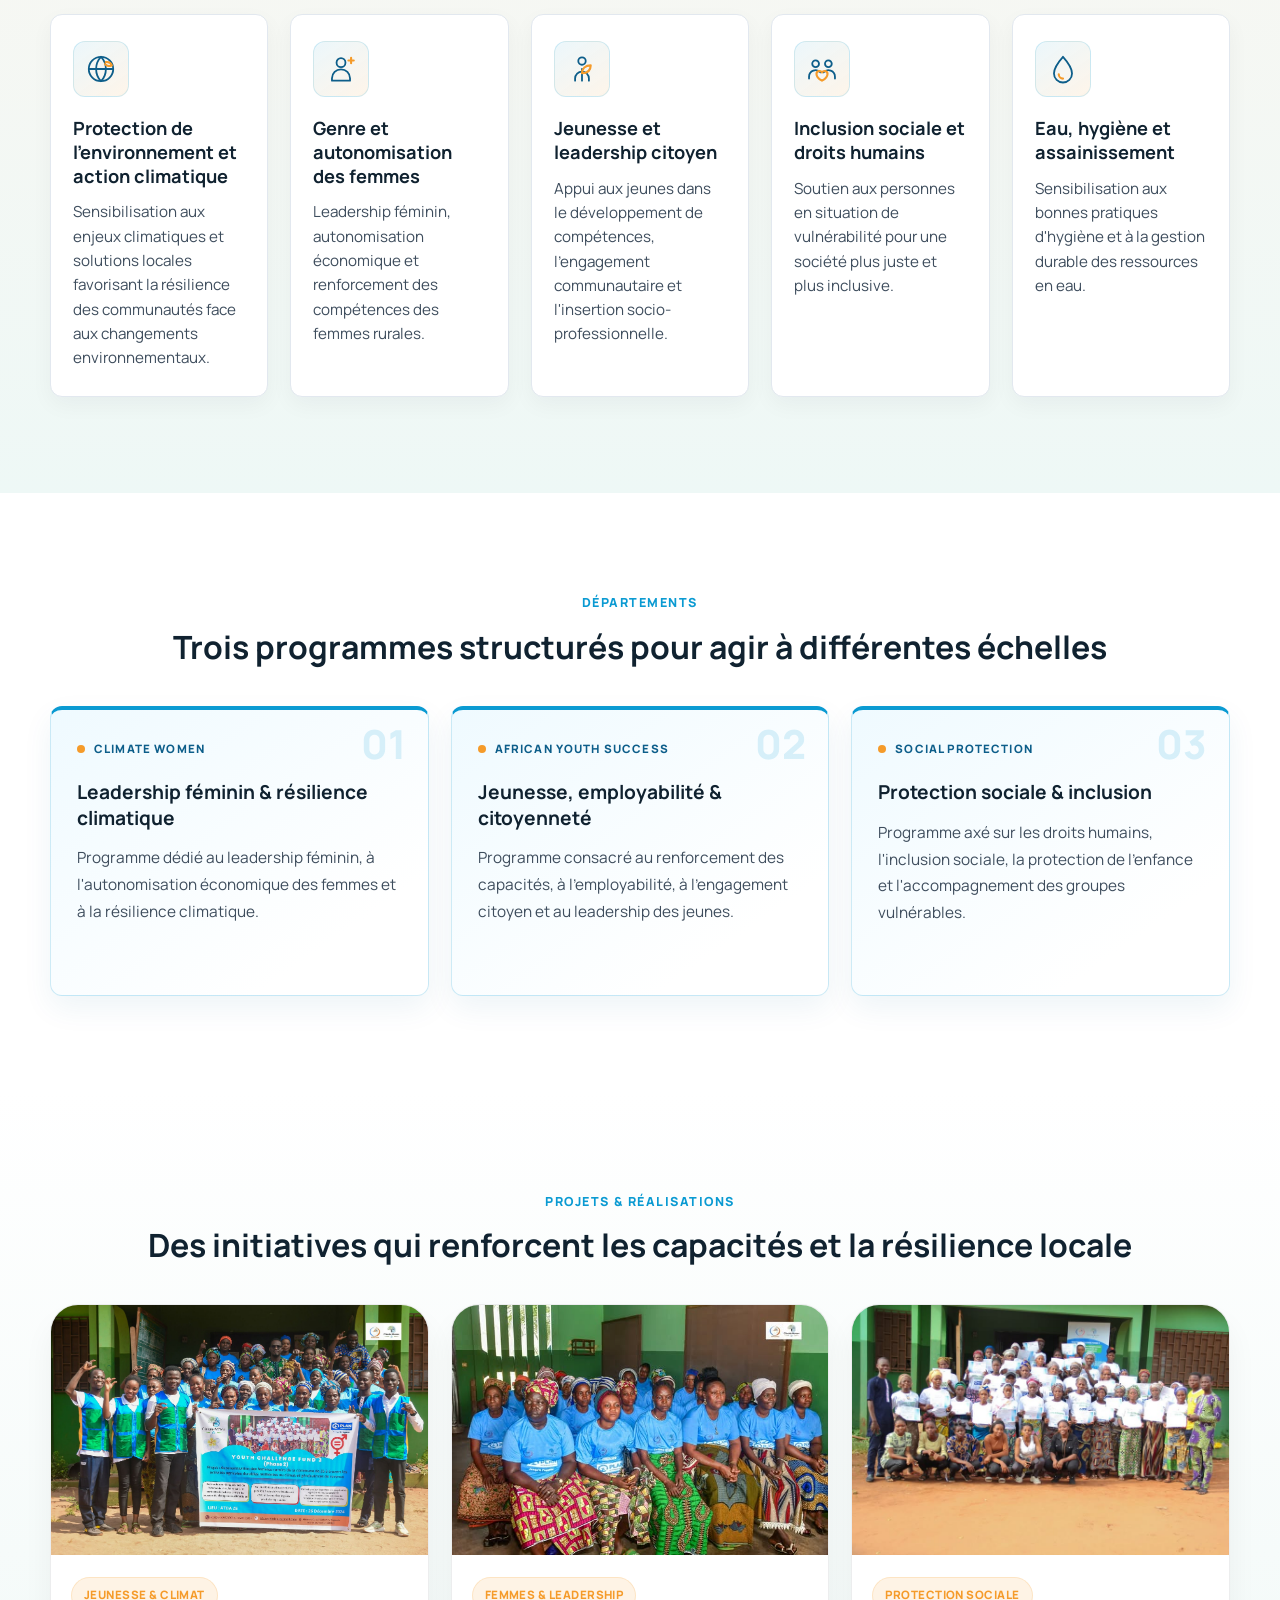
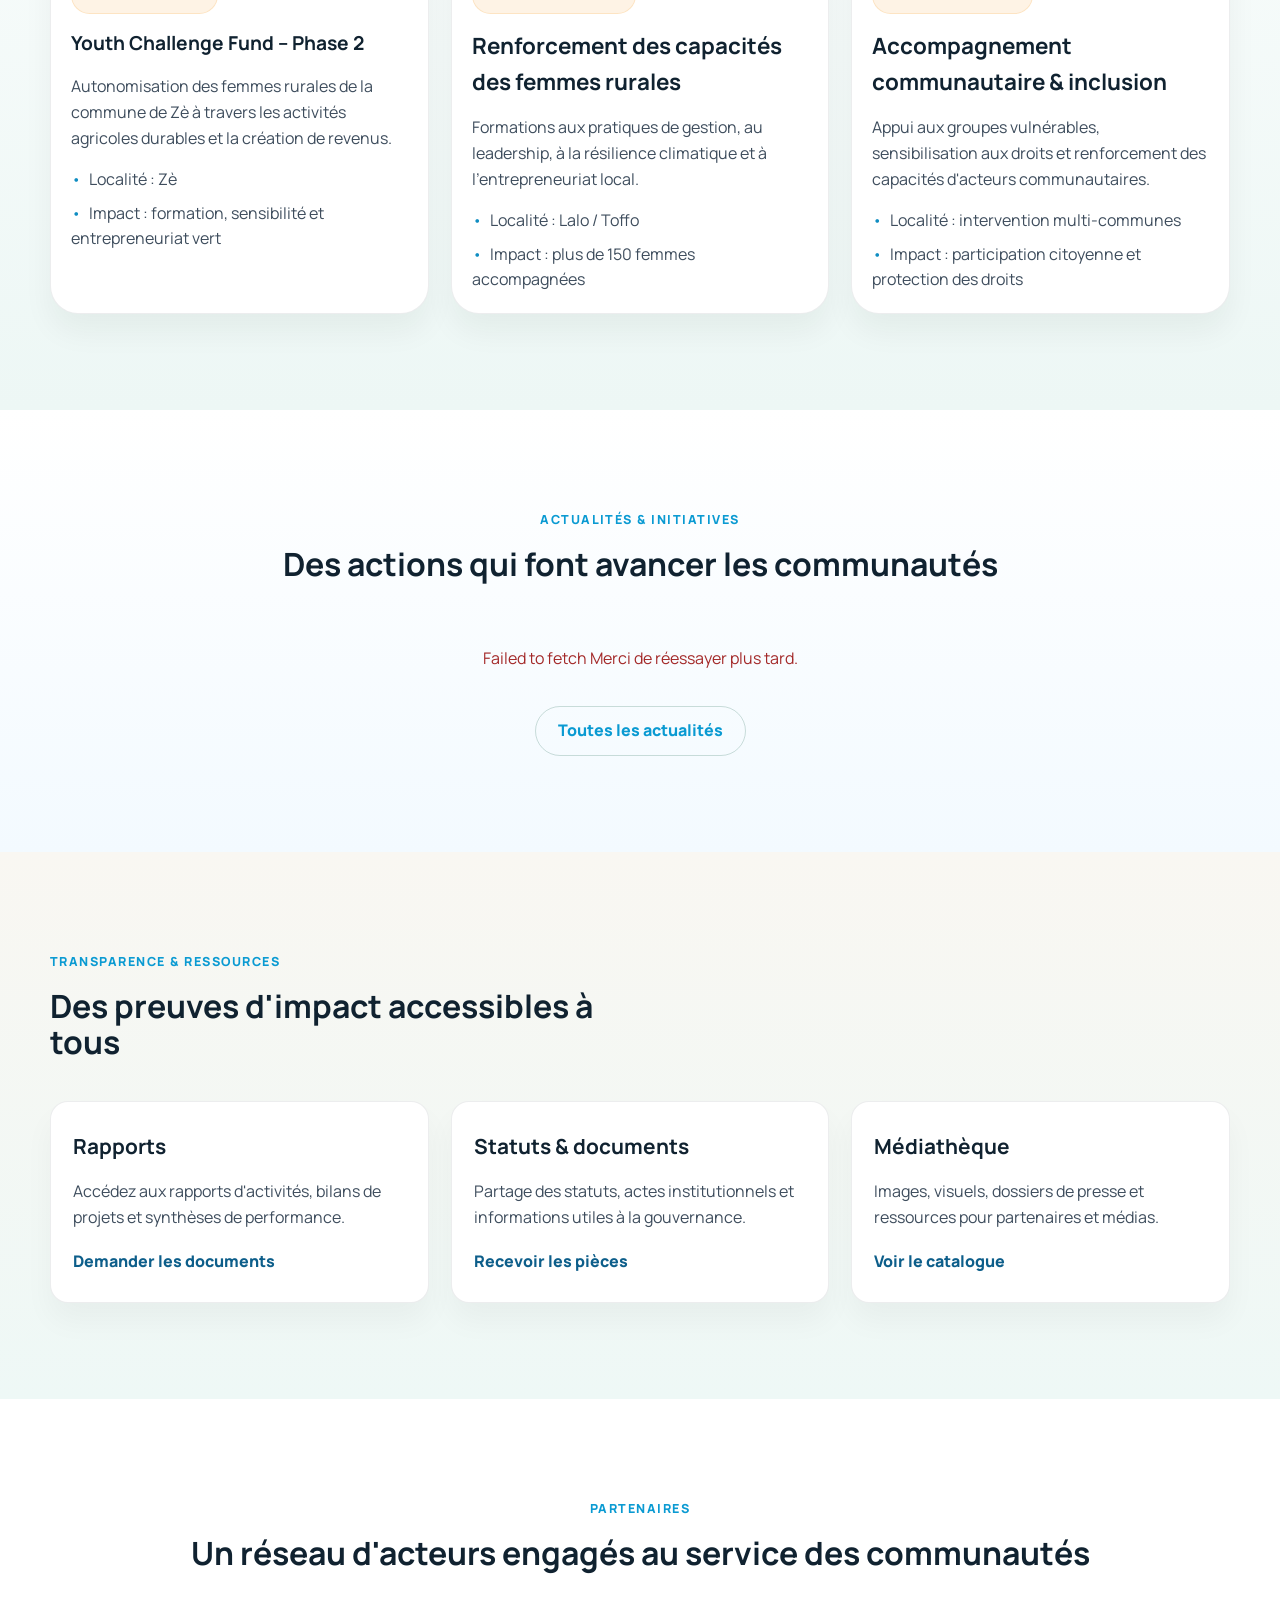
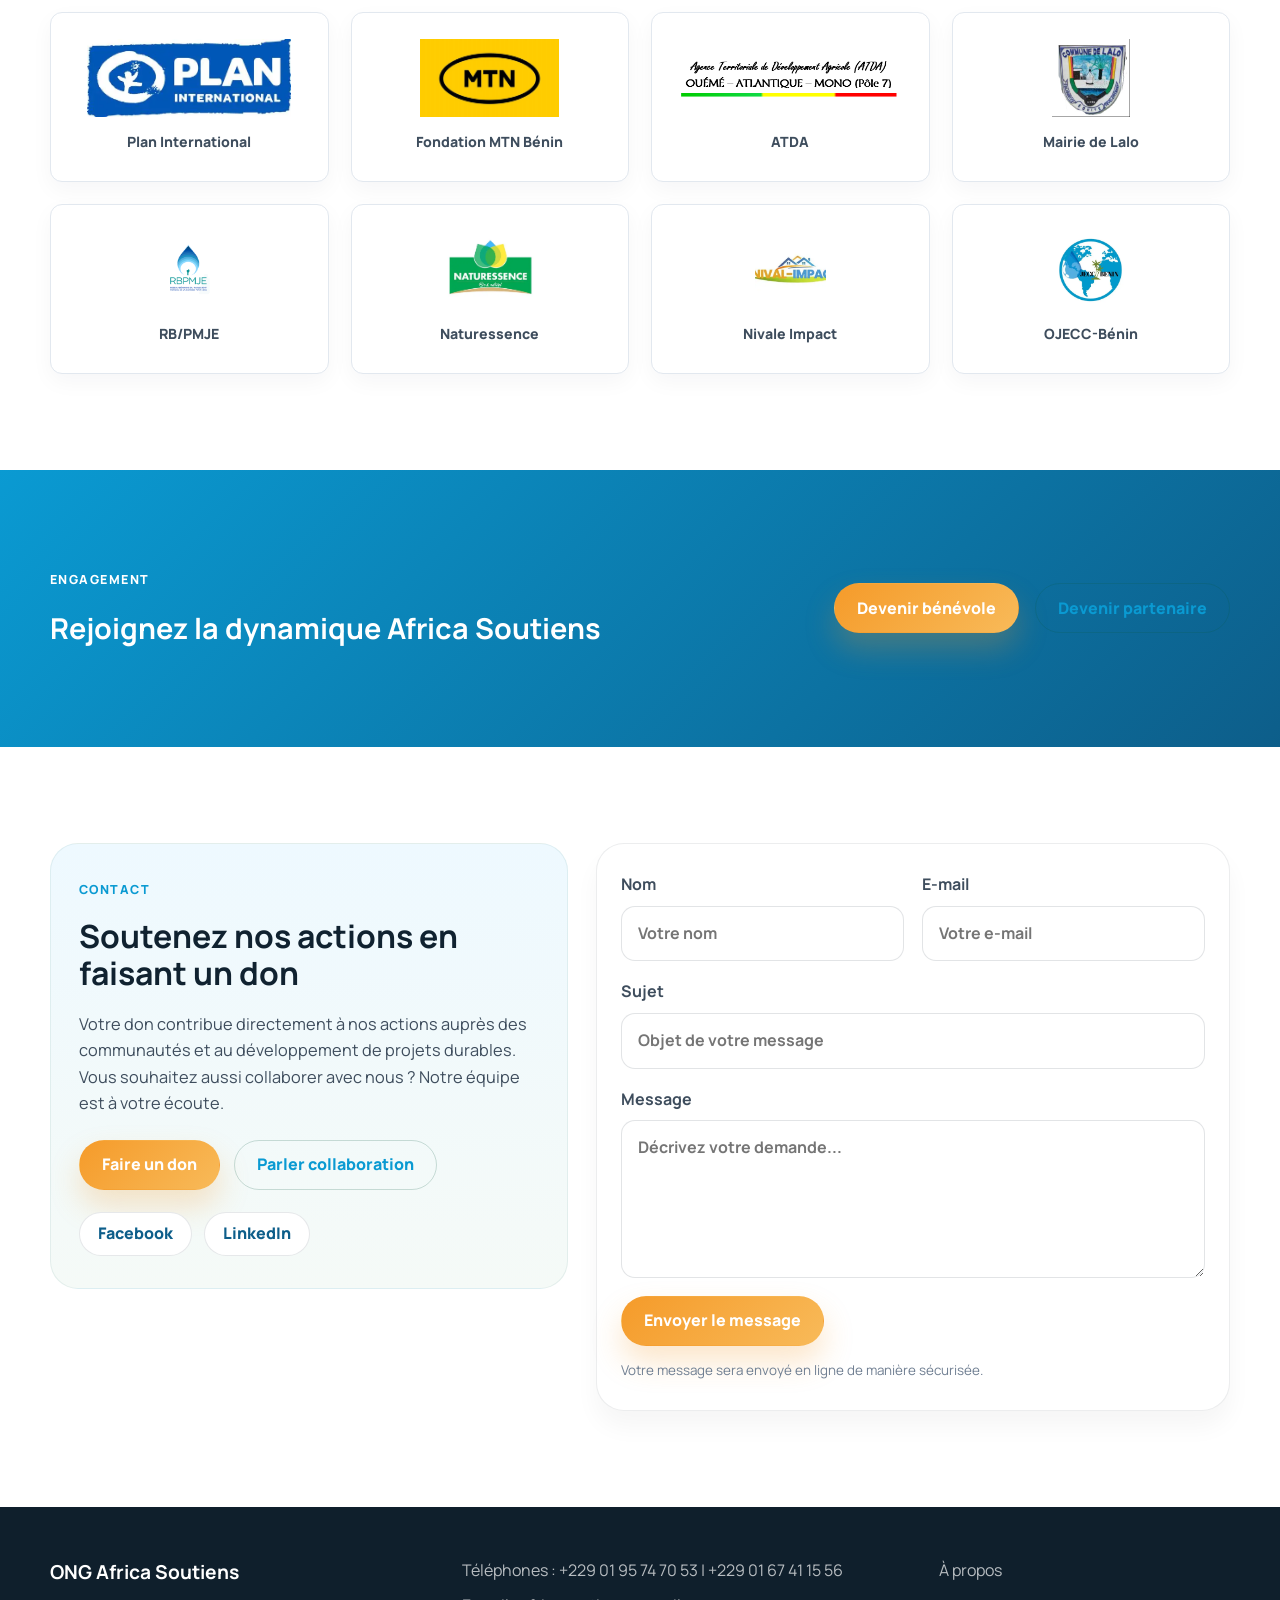
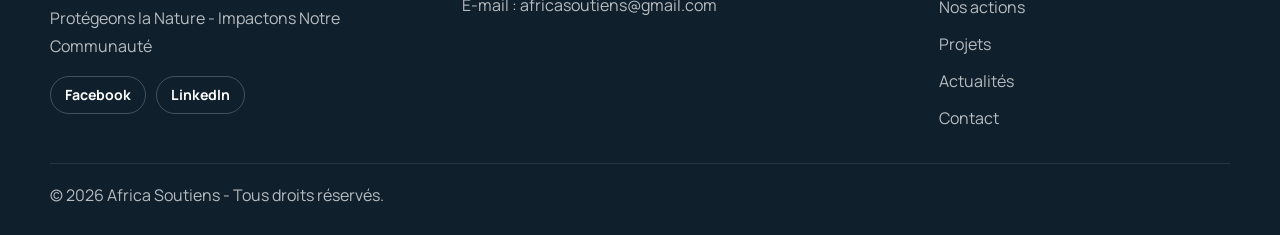
==== commit 0d4a030c: "Update deployed Africa Soutiens site Connect the site to Supabase for news and contact submissions. " ====
--- a/index.html
+++ b/index.html
@@ -14,7 +14,7 @@
       href="https://fonts.googleapis.com/css2?family=Manrope:wght@400;500;600;700;800&display=swap"
       rel="stylesheet"
     />
-    <link rel="stylesheet" href="styles.css?v=8" />
+    <link rel="stylesheet" href="styles.css?v=10" />
   </head>
   <body>
     <header class="site-header">
@@ -29,12 +29,12 @@
         </button>
 
         <nav class="main-nav" aria-label="Navigation principale">
-          <a href="index.html" class="active">Accueil</a>
-          <a href="about.html">À propos</a>
-          <a href="actions.html">Nos actions</a>
-          <a href="projects.html">Projets</a>
-          <a href="actualites.html">Actualités</a>
-          <a href="contact.html">Contact</a>
+          <a href="index.html">Accueil</a>
+          <a href="index.html#about">À propos</a>
+          <a href="index.html#actions">Nos actions</a>
+          <a href="index.html#projects">Projets</a>
+          <a href="index.html#actualites">Actualités</a>
+          <a href="index.html#contact">Contact</a>
         </nav>
 
         <a href="contact.html#don" class="btn btn-primary header-cta">Faire un don</a>
@@ -52,19 +52,14 @@
               institutions pour construire un avenir plus inclusif, résilient et durable.
             </p>
             <div class="hero-actions">
-              <a href="projects.html" class="btn btn-primary">Découvrir nos projets</a>
+              <a href="index.html#projects" class="btn btn-primary">Découvrir nos projets</a>
               <a href="contact.html" class="btn btn-secondary">Nous rejoindre</a>
             </div>
-            <ul class="hero-meta">
-              <li>+8 communes d'intervention</li>
-              <li>+200 personnes mobilisées</li>
-              <li>+150 femmes rurales accompagnées</li>
-            </ul>
           </div>
 
           <div class="hero-panel">
             <div class="panel-card">
-              <div class="panel-badge">Impact mobilisateur</div>
+              <div class="panel-badge">Nos chiffres clés</div>
               <h2>Un modèle de développement local, inclusif et durable</h2>
               <p>
                 Nous combinons sensibilisation, plaidoyer, renforcement de capacités et accompagnement
@@ -72,48 +67,19 @@
               </p>
               <div class="mini-stats">
                 <div>
-                  <strong data-count="15">0</strong>
-                  <span>initiatives</span>
+                  <strong data-count="8">0</strong>
+                  <span>COMMUNES D'INTERVENTION</span>
                 </div>
                 <div>
-                  <strong data-count="200">0</strong>
-                  <span>jeunes formés</span>
+                  <strong data-count="2000">0</strong>
+                  <span>BÉNÉFICIAIRES IMPACTÉS</span>
                 </div>
                 <div>
-                  <strong data-count="10">0</strong>
-                  <span>partenaires</span>
-                </div>
-              </div>
-            </div>
-          </div>
-        </div>
-      </section>
-
-      <section class="stats-strip">
-        <div class="container stats-grid">
-          <div class="stat-item">
-            <span class="stat-number" data-count="8">0</span>
-            <span class="stat-label">communes d'intervention</span>
-          </div>
-          <div class="stat-item">
-            <span class="stat-number" data-count="15">0</span>
-            <span class="stat-label">initiatives</span>
-          </div>
-          <div class="stat-item">
-            <span class="stat-number" data-count="200">0</span>
-            <span class="stat-label">personnes mobilisées</span>
-          </div>
-          <div class="stat-item">
-            <span class="stat-number" data-count="200">0</span>
-            <span class="stat-label">jeunes leaders formés</span>
-          </div>
-          <div class="stat-item">
-            <span class="stat-number" data-count="150">0</span>
-            <span class="stat-label">femmes accompagnées</span>
-          </div>
-          <div class="stat-item">
-            <span class="stat-number" data-count="10">0</span>
-            <span class="stat-label">partenaires</span>
+                  <strong data-count="30">0</strong>
+                  <span>INITIATIVES</span>
+                </div>
+              </div>
+            </div>
           </div>
         </div>
       </section>
@@ -503,25 +469,31 @@
             <div class="form-row">
               <label>
                 Nom
-                <input type="text" name="name" placeholder="Votre nom" autocomplete="name" required />
+                <input type="text" name="name" placeholder="Votre nom" autocomplete="name" minlength="2" maxlength="120" required />
               </label>
               <label>
                 E-mail
-                <input type="email" name="email" placeholder="Votre e-mail" autocomplete="email" required />
+                <input type="email" name="email" placeholder="Votre e-mail" autocomplete="email" maxlength="254" required />
               </label>
             </div>
 
             <label>
               Sujet
-              <input type="text" name="subject" placeholder="Objet de votre message" required />
+              <input type="text" name="subject" placeholder="Objet de votre message" minlength="3" maxlength="180" required />
             </label>
 
             <label>
               Message
-              <textarea name="message" rows="5" placeholder="Décrivez votre demande..." required></textarea>
+              <textarea name="message" rows="5" placeholder="Décrivez votre demande..." minlength="10" maxlength="5000" required></textarea>
             </label>
 
-            <button type="submit" class="btn btn-primary">Envoyer par e-mail</button>
+            <label class="contact-honeypot" aria-hidden="true">
+              Ne pas remplir
+              <input type="text" name="company" tabindex="-1" autocomplete="off" />
+            </label>
+            <input type="hidden" name="started_at" />
+
+            <button type="submit" class="btn btn-primary">Envoyer le message</button>
             <p class="contact-form-note" data-form-status role="status">
               Le formulaire ouvrira votre application de messagerie pour préparer l'envoi.
             </p>
@@ -545,11 +517,11 @@
           <p>E-mail : africasoutiens@gmail.com</p>
         </div>
         <nav class="footer-links" aria-label="Liens utiles">
-          <a href="about.html">À propos</a>
-          <a href="actions.html">Nos actions</a>
-          <a href="projects.html">Projets</a>
-          <a href="actualites.html">Actualités</a>
-          <a href="contact.html">Contact</a>
+          <a href="index.html#about">À propos</a>
+          <a href="index.html#actions">Nos actions</a>
+          <a href="index.html#projects">Projets</a>
+          <a href="index.html#actualites">Actualités</a>
+          <a href="index.html#contact">Contact</a>
         </nav>
       </div>
       <div class="container footer-bottom">
@@ -557,6 +529,7 @@
       </div>
     </footer>
 
-    <script src="script.js?v=3"></script>
+    <script src="supabase-config.js?v=1"></script>
+    <script src="script.js?v=5"></script>
   </body>
 </html>
--- a/styles.css
+++ b/styles.css
@@ -68,6 +68,14 @@
   padding: 96px 0;
 }
 
+#about,
+#actions,
+#projects,
+#actualites,
+#contact {
+  scroll-margin-top: 110px;
+}
+
 .muted {
   background: linear-gradient(180deg, #f9f7f2 0%, #eef8f6 100%);
 }
@@ -322,7 +330,7 @@
   display: flex;
   align-items: center;
   background:
-    linear-gradient(110deg, rgba(7, 26, 28, 0.72), rgba(12, 61, 105, 0.42)),
+    linear-gradient(110deg, rgba(13, 94, 138, 0.76), rgba(10, 154, 210, 0.42)),
     url('assets/hero_ngo.png') center/cover no-repeat;
 }
 
@@ -356,7 +364,8 @@
 .hero-overlay {
   position: absolute;
   inset: 0;
-  background: linear-gradient(90deg, rgba(7, 26, 28, 0.72), rgba(7, 26, 28, 0.2));
+  background: linear-gradient(90deg, rgba(13, 94, 138, 0.66), rgba(10, 154, 210, 0.34));
+  backdrop-filter: blur(3px);
 }
 
 .hero-inner {
@@ -368,6 +377,14 @@
   gap: 40px;
   padding-top: 70px;
   padding-bottom: 70px;
+}
+
+.contact-honeypot {
+  position: absolute;
+  left: -10000px;
+  width: 1px;
+  height: 1px;
+  overflow: hidden;
 }
 
 .hero-copy {
@@ -427,22 +444,22 @@
 
 .panel-card {
   width: min(100%, 430px);
-  background: rgba(255, 255, 255, 0.12);
-  border: 1px solid rgba(255, 255, 255, 0.18);
+  background: rgba(255, 255, 255, 0.97);
+  border: 1px solid rgba(10, 154, 210, 0.22);
   border-radius: var(--radius-lg);
-  box-shadow: var(--shadow);
+  box-shadow: 0 24px 60px rgba(5, 55, 86, 0.28);
   backdrop-filter: blur(12px);
   padding: 28px 26px;
-  color: var(--white);
+  color: var(--slate-900);
 }
 
 .panel-badge {
   display: inline-flex;
   padding: 8px 12px;
   border-radius: 999px;
-  background: rgba(44, 195, 157, 0.18);
-  border: 1px solid rgba(255, 255, 255, 0.2);
-  color: #d8fef1;
+  background: var(--blue-100);
+  border: 1px solid rgba(10, 154, 210, 0.2);
+  color: var(--brand-blue-deep);
   font-weight: 800;
   letter-spacing: 0.04em;
   font-size: 0.74rem;
@@ -453,11 +470,12 @@
   margin: 16px 0 12px;
   font-size: clamp(1.6rem, 2vw, 2.5rem);
   line-height: 1.2;
+  color: var(--brand-blue-deep);
 }
 
 .panel-card p {
   margin: 0;
-  color: rgba(255, 255, 255, 0.82);
+  color: var(--slate-700);
 }
 
 .mini-stats {
@@ -468,14 +486,34 @@
 }
 
 .mini-stats div {
+  position: relative;
+  overflow: hidden;
   display: flex;
   flex-direction: column;
   gap: 8px;
-  padding: 16px 10px;
-  border-radius: 16px;
-  background: rgba(255, 255, 255, 0.08);
-  border: 1px solid rgba(255, 255, 255, 0.08);
+  padding: 20px 12px;
+  border-radius: 18px;
+  background: linear-gradient(145deg, var(--brand-blue-deep), var(--brand-blue));
+  border: 1px solid rgba(255, 255, 255, 0.32);
+  box-shadow: 0 12px 24px rgba(4, 47, 75, 0.24), inset 0 1px 0 rgba(255, 255, 255, 0.2);
   text-align: center;
+  transition: transform 180ms ease, box-shadow 180ms ease;
+}
+
+.mini-stats div::before {
+  position: absolute;
+  top: 0;
+  left: 20%;
+  width: 60%;
+  height: 3px;
+  border-radius: 0 0 999px 999px;
+  background: var(--brand-orange-soft);
+  content: "";
+}
+
+.mini-stats div:hover {
+  transform: translateY(-5px);
+  box-shadow: 0 18px 30px rgba(4, 47, 75, 0.32), inset 0 1px 0 rgba(255, 255, 255, 0.24);
 }
 
 .mini-stats strong,
@@ -492,6 +530,15 @@
   color: rgba(255, 255, 255, 0.8);
 }
 
+.mini-stats span {
+  color: rgba(255, 255, 255, 0.94);
+  font-size: 0.68rem;
+  font-weight: 800;
+  letter-spacing: 0.035em;
+  line-height: 1.4;
+  text-transform: uppercase;
+}
+
 .stats-strip {
   background: linear-gradient(180deg, var(--green-900), var(--blue-900));
   padding: 30px 0;
@@ -528,6 +575,21 @@
   grid-template-columns: 0.8fr 1.2fr;
   gap: 36px;
   align-items: start;
+}
+
+#about .two-col {
+  grid-template-columns: minmax(0, 0.95fr) minmax(0, 1.05fr);
+  column-gap: clamp(28px, 5vw, 64px);
+  row-gap: 12px;
+}
+
+#about .section-heading {
+  max-width: none;
+  margin-bottom: 0;
+}
+
+#about .section-heading h2 {
+  font-size: clamp(2rem, 2.5vw, 2.75rem);
 }
 
 .about-text p {
@@ -1271,6 +1333,11 @@
     min-width: 0;
   }
 
+  #about .two-col {
+    grid-template-columns: minmax(0, 1fr);
+    row-gap: 12px;
+  }
+
   .stats-grid {
     grid-template-columns: repeat(2, minmax(0, 1fr));
   }
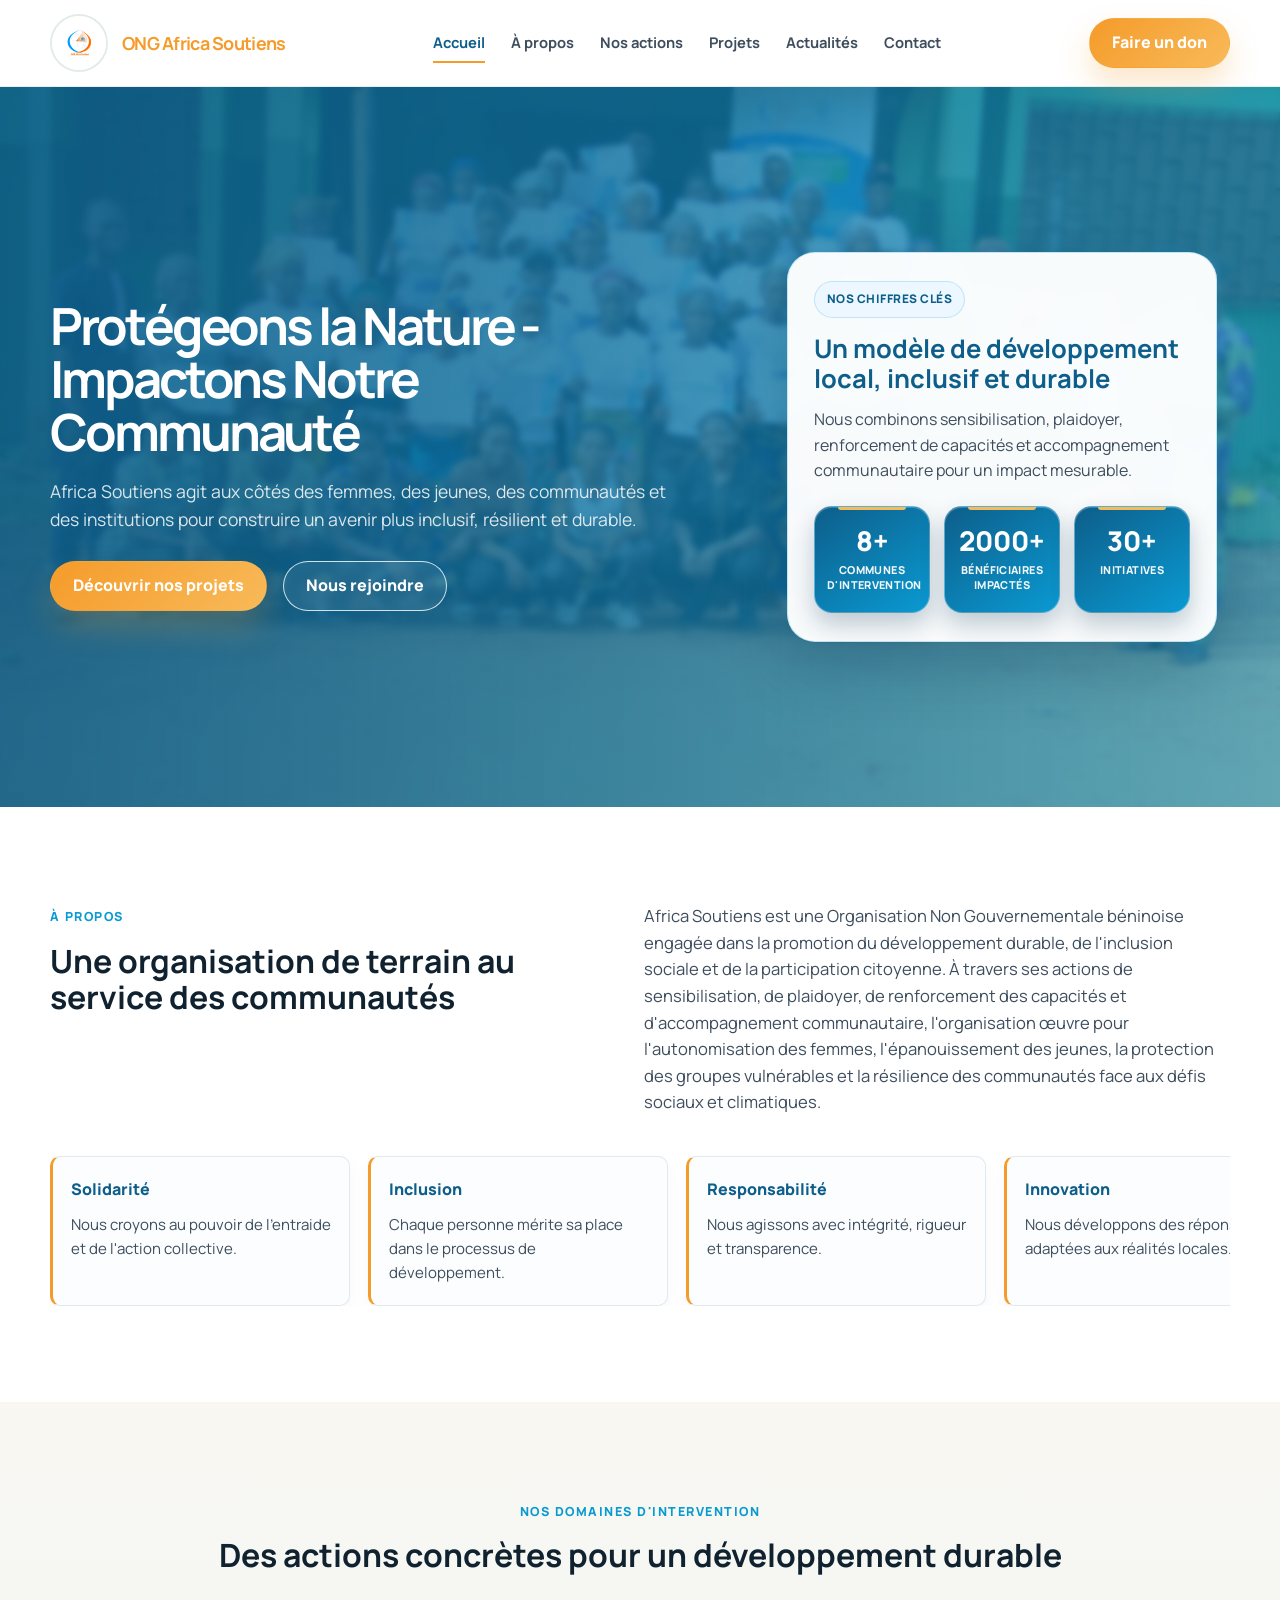
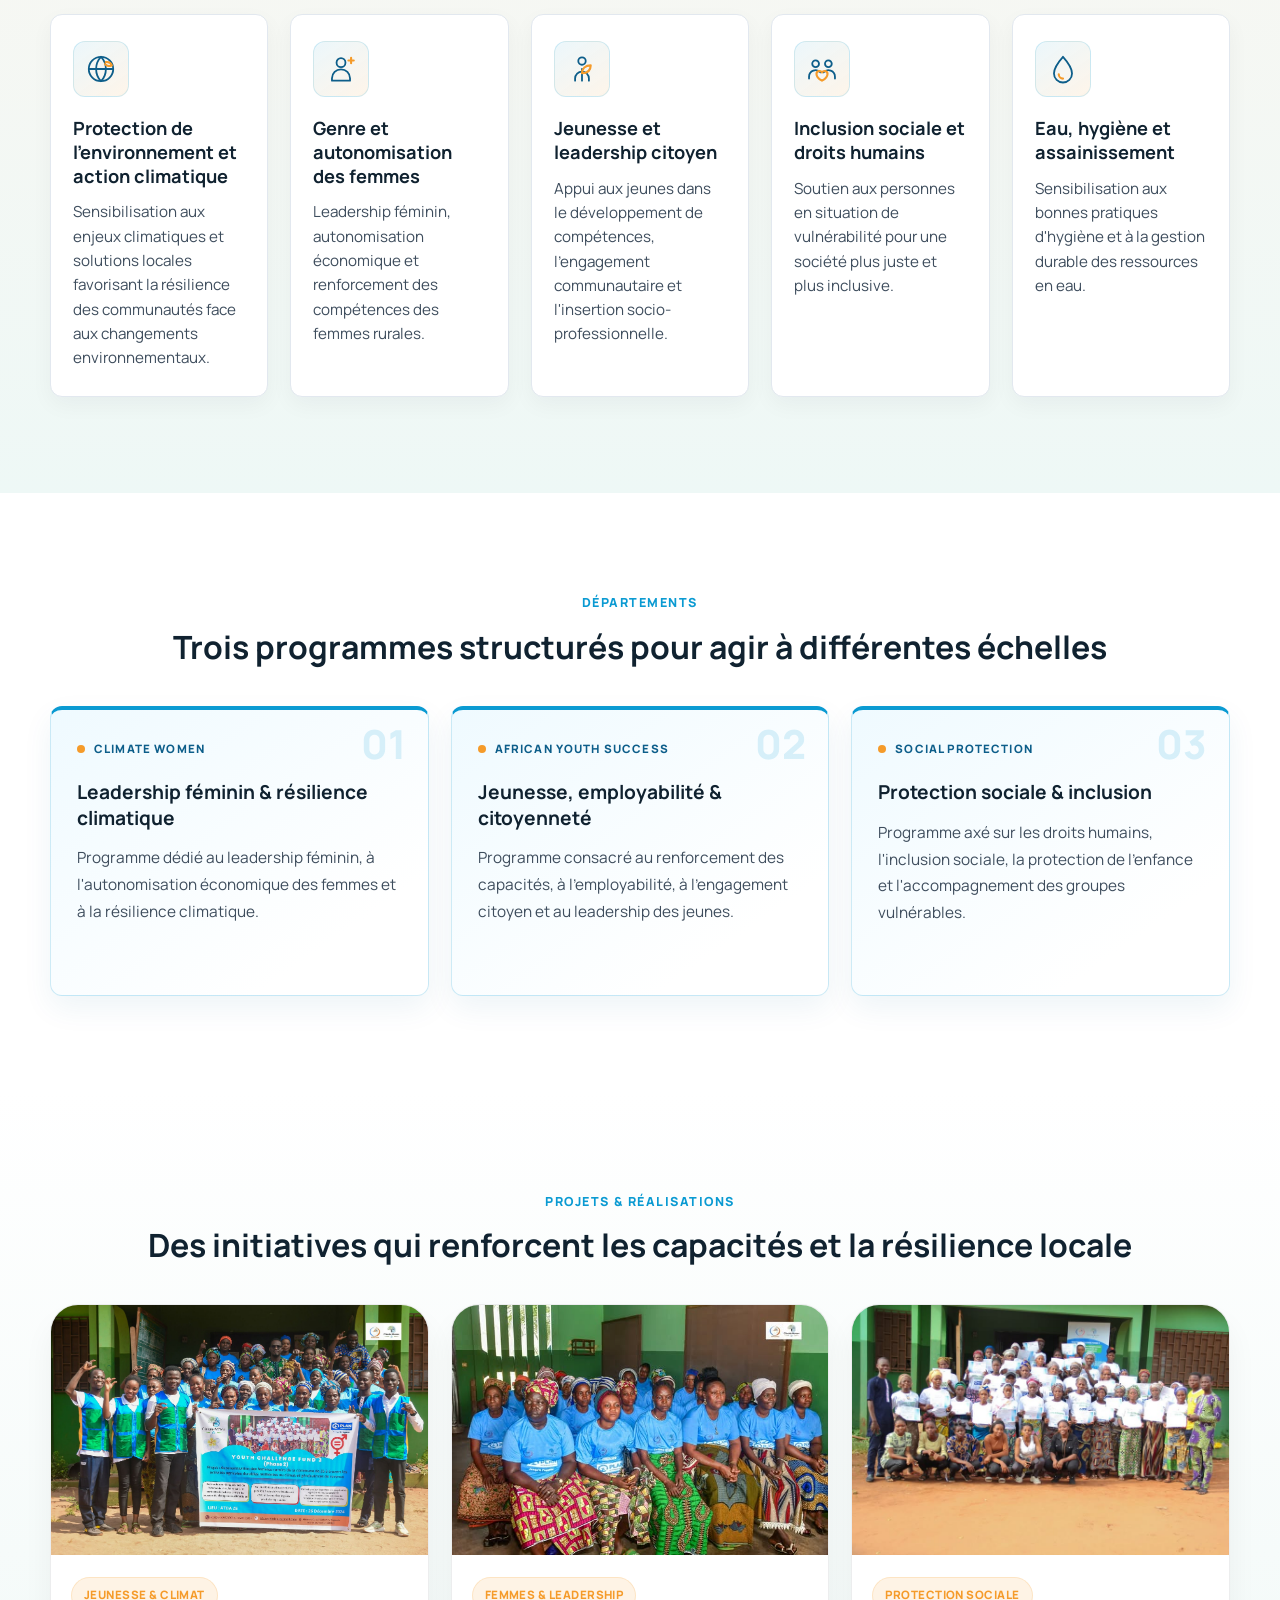
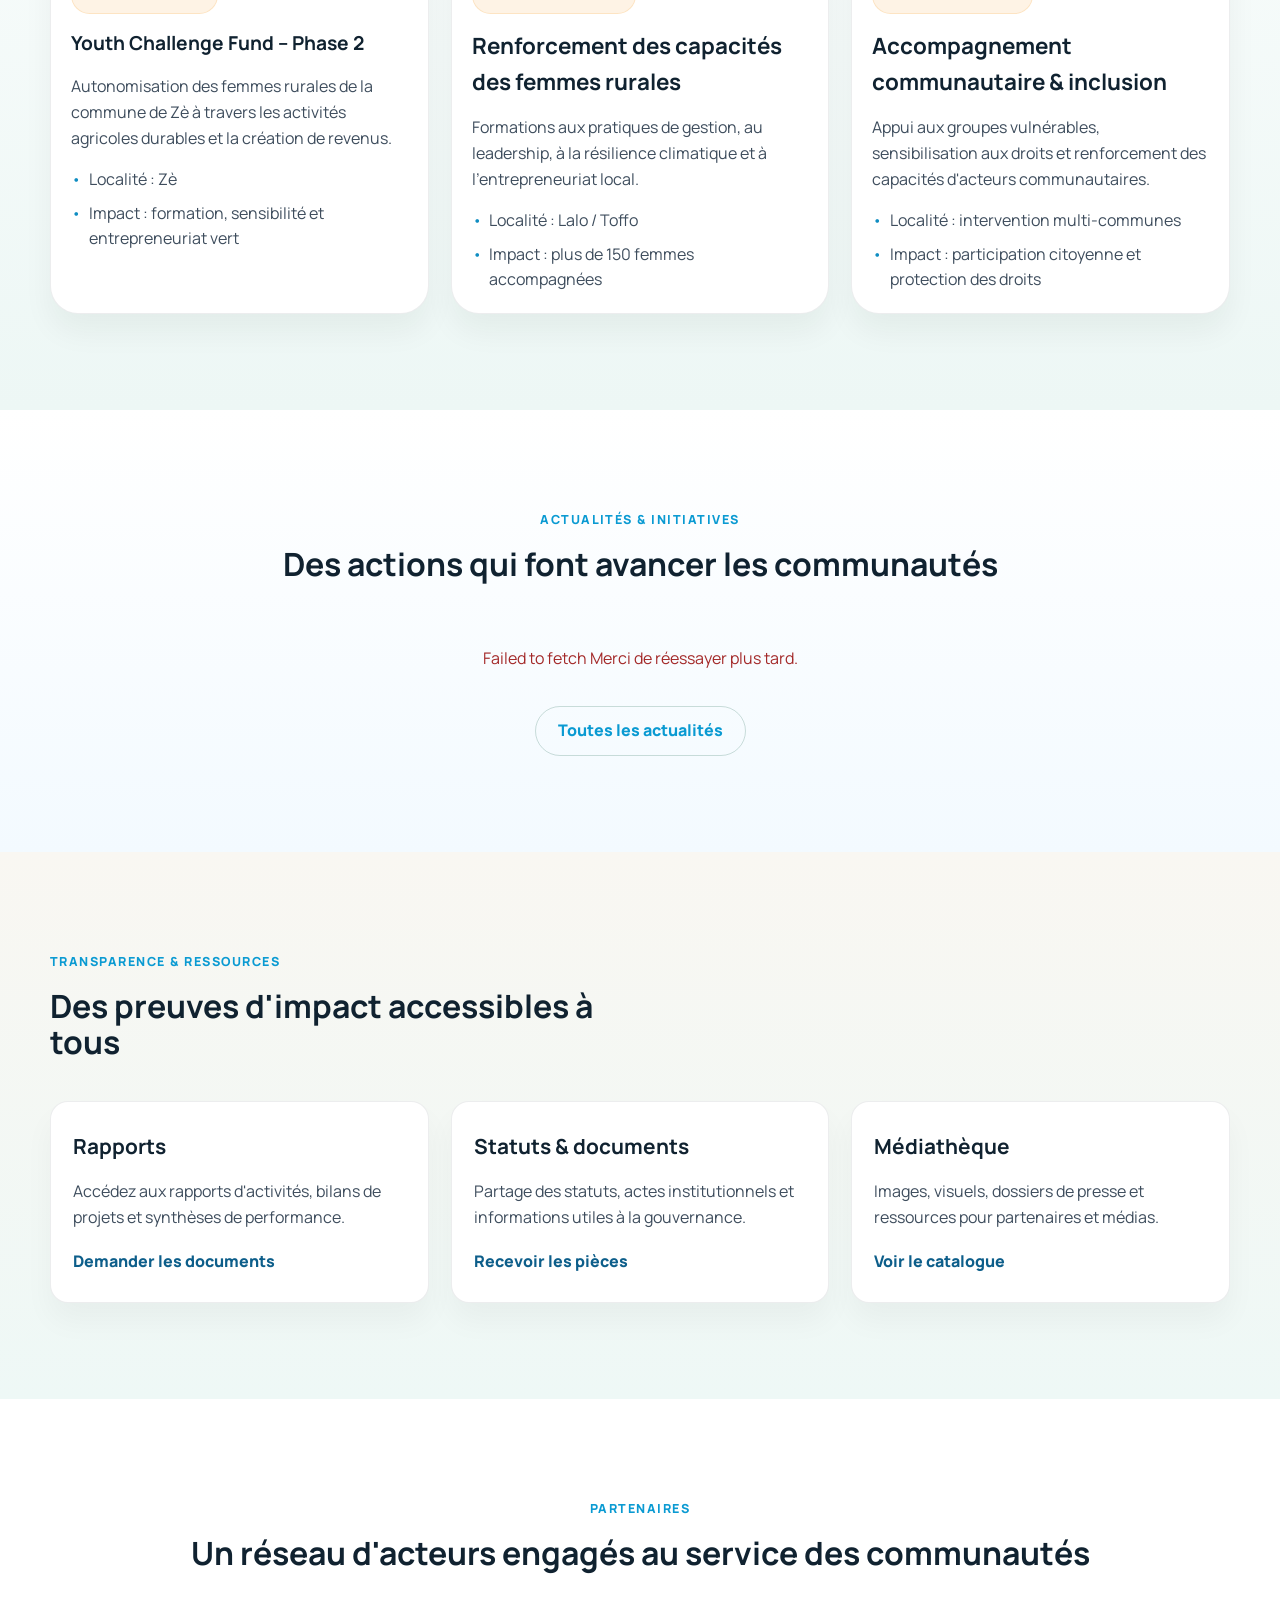
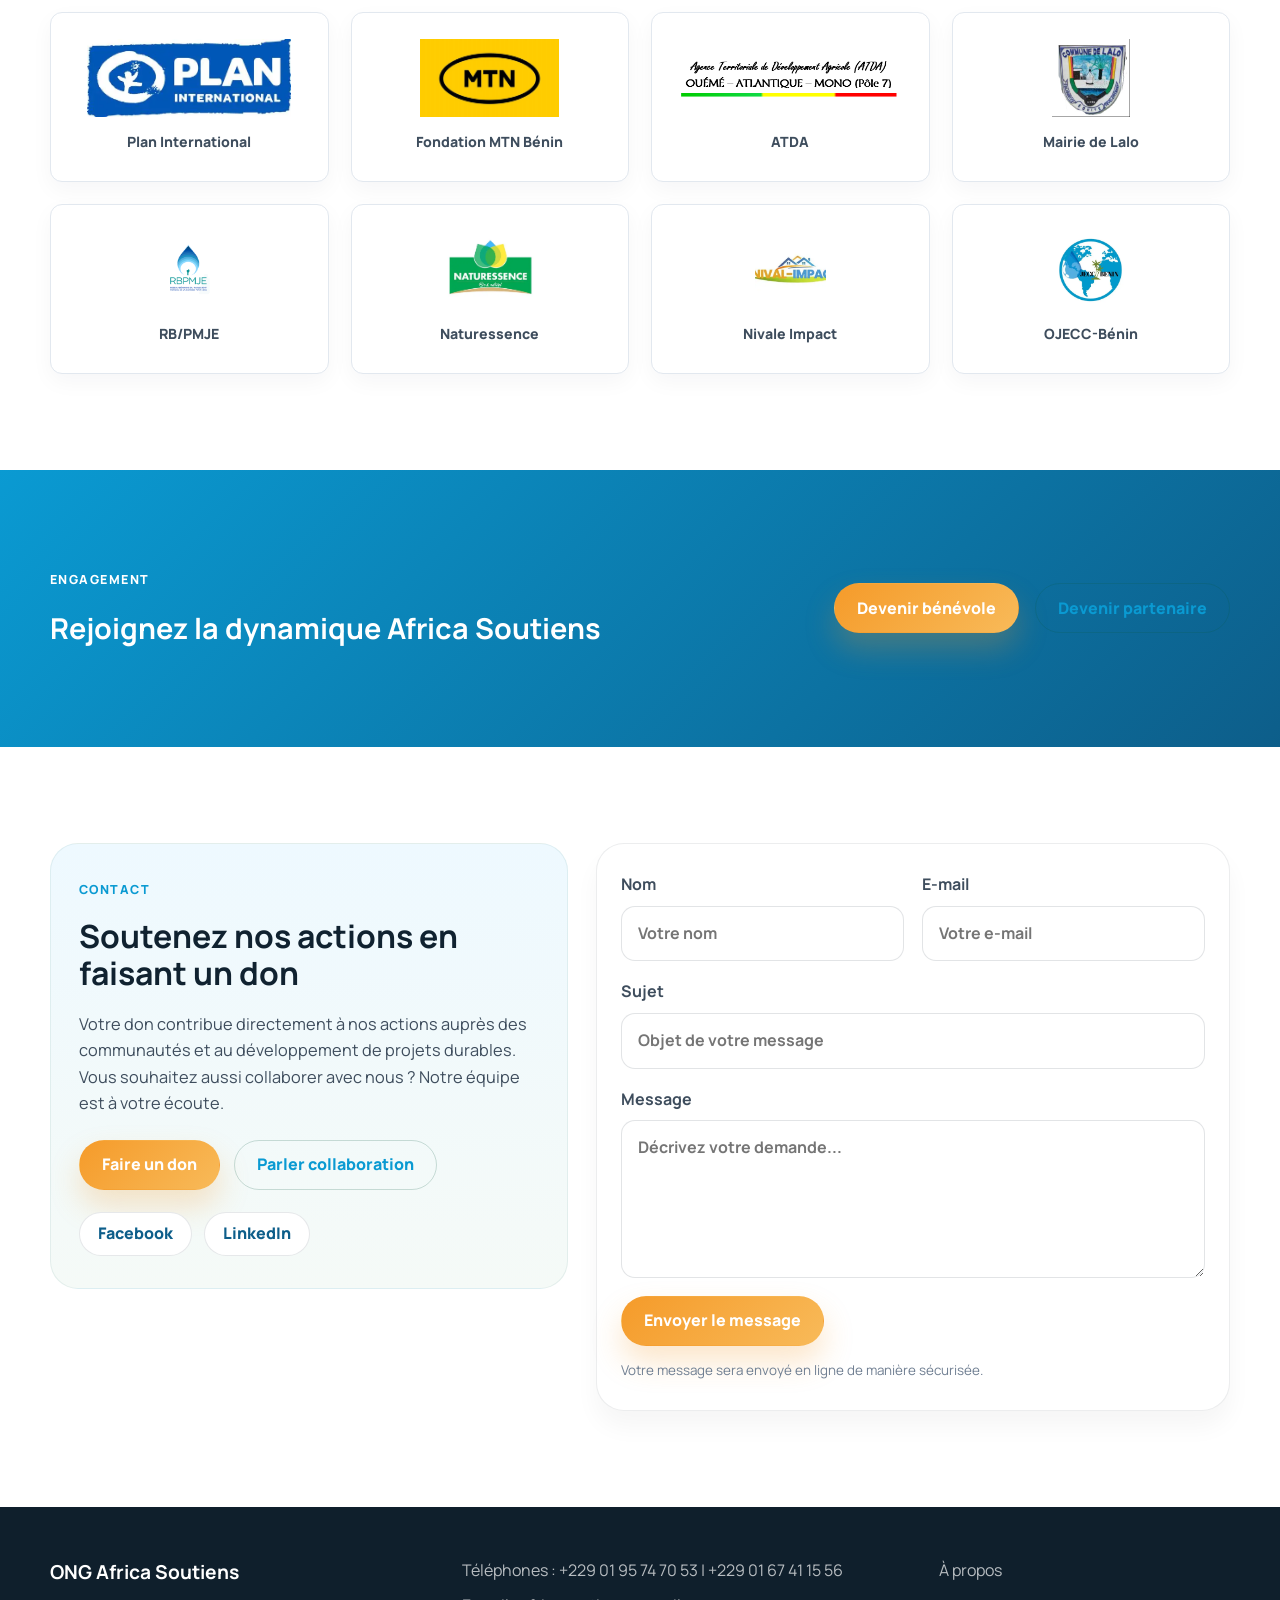
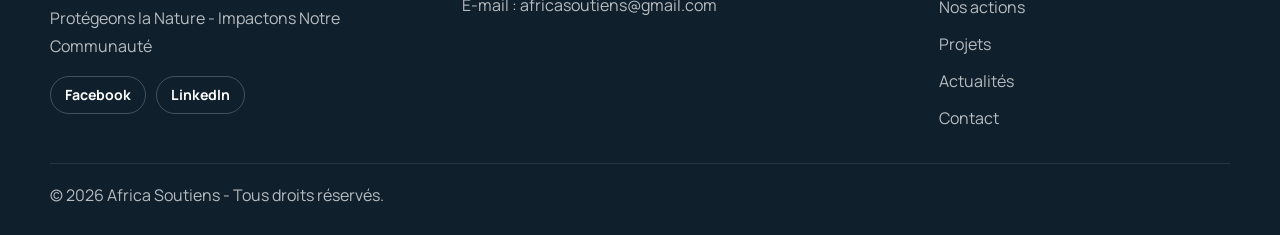
==== commit 4c2fc0ae: "Align wrapped project list text Co-authored-by: Copilot <223556219+Copilot@users.noreply.github.com>" ====
--- a/index.html
+++ b/index.html
@@ -14,7 +14,7 @@
       href="https://fonts.googleapis.com/css2?family=Manrope:wght@400;500;600;700;800&display=swap"
       rel="stylesheet"
     />
-    <link rel="stylesheet" href="styles.css?v=10" />
+    <link rel="stylesheet" href="styles.css?v=11" />
   </head>
   <body>
     <header class="site-header">
@@ -487,10 +487,6 @@
               <textarea name="message" rows="5" placeholder="Décrivez votre demande..." minlength="10" maxlength="5000" required></textarea>
             </label>
 
-            <label class="contact-honeypot" aria-hidden="true">
-              Ne pas remplir
-              <input type="text" name="company" tabindex="-1" autocomplete="off" />
-            </label>
             <input type="hidden" name="started_at" />
 
             <button type="submit" class="btn btn-primary">Envoyer le message</button>
@@ -530,6 +526,6 @@
     </footer>
 
     <script src="supabase-config.js?v=1"></script>
-    <script src="script.js?v=5"></script>
+    <script src="script.js?v=8"></script>
   </body>
 </html>
--- a/styles.css
+++ b/styles.css
@@ -379,14 +379,6 @@
   padding-bottom: 70px;
 }
 
-.contact-honeypot {
-  position: absolute;
-  left: -10000px;
-  width: 1px;
-  height: 1px;
-  overflow: hidden;
-}
-
 .hero-copy {
   color: var(--white);
   max-width: 620px;
@@ -900,8 +892,14 @@
 
 .project-content li::before {
   content: "•";
+  position: absolute;
+  left: 0;
   color: var(--green-700);
-  margin-right: 8px;
+}
+
+.project-content li {
+  position: relative;
+  padding-left: 1.1em;
 }
 
 .news-section {
